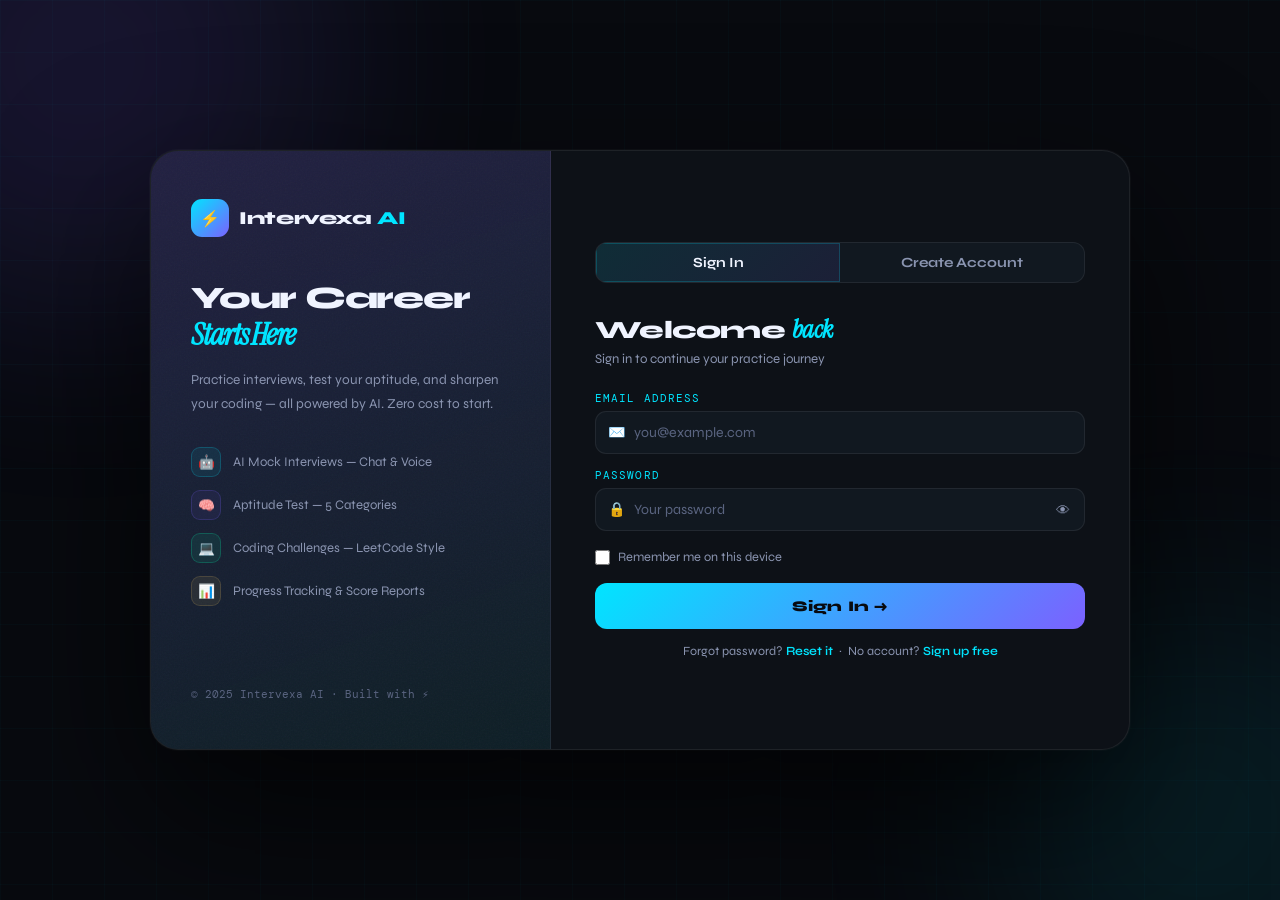
==== index.html @ 76f62cfb "index" ====
<!DOCTYPE html>
<html lang="en">
<head>
<meta charset="UTF-8">
<meta name="viewport" content="width=device-width, initial-scale=1.0">
<title>Intervexa AI — Login</title>
<link href="https://fonts.googleapis.com/css2?family=Syne:wght@400;500;600;700;800&family=DM+Mono:wght@300;400&family=Instrument+Serif:ital@0;1&display=swap" rel="stylesheet">
<link rel="icon" href="data:image/svg+xml,<svg xmlns=%22http://www.w3.org/2000/svg%22 viewBox=%220 0 100 100%22><text y=%22.9em%22 font-size=%2290%22>⚡</text></svg>">
<style>
:root{
  --bg:#080A0F;--bg2:#0D1117;--bg3:#111820;
  --border:rgba(255,255,255,0.07);--border2:rgba(255,255,255,0.12);
  --accent:#00E5FF;--accent2:#7B61FF;--accent3:#FF6B6B;
  --text:#F0F4FF;--muted:#5A6480;--muted2:#8A94B0;--green:#00FFB3;--yellow:#FFD166;
}
*,*::before,*::after{box-sizing:border-box;margin:0;padding:0}
html,body{height:100%}
body{background:var(--bg);color:var(--text);font-family:'Syne',sans-serif;min-height:100vh;display:flex;align-items:center;justify-content:center;overflow:hidden;position:relative}

/* ── BACKGROUND ── */
.bg-grid{position:fixed;inset:0;background-image:linear-gradient(rgba(0,229,255,.025) 1px,transparent 1px),linear-gradient(90deg,rgba(0,229,255,.025) 1px,transparent 1px);background-size:52px 52px;pointer-events:none;z-index:0}
.orb{position:fixed;border-radius:50%;filter:blur(110px);pointer-events:none;z-index:0}
.orb1{width:520px;height:520px;background:var(--accent2);top:-200px;left:-180px;opacity:.13;animation:f1 9s ease-in-out infinite}
.orb2{width:420px;height:420px;background:var(--accent);bottom:-130px;right:-130px;opacity:.09;animation:f2 11s ease-in-out infinite}
.orb3{width:220px;height:220px;background:var(--accent3);top:40%;left:42%;opacity:.06;animation:f3 7s ease-in-out infinite}
@keyframes f1{0%,100%{transform:translate(0,0)}50%{transform:translate(28px,18px)}}
@keyframes f2{0%,100%{transform:translate(0,0)}50%{transform:translate(-22px,-28px)}}
@keyframes f3{0%,100%{transform:scale(1)}50%{transform:scale(1.25)}}

/* ── CONTAINER ── */
.container{display:flex;width:100%;max-width:980px;min-height:600px;border-radius:28px;overflow:hidden;background:var(--bg2);border:1px solid var(--border);box-shadow:0 64px 160px rgba(0,0,0,.72),0 0 0 1px rgba(255,255,255,.03);position:relative;z-index:1;animation:rise .5s cubic-bezier(.22,.68,0,1.2)}
@keyframes rise{from{opacity:0;transform:translateY(30px) scale(.97)}to{opacity:1;transform:none}}

/* ── LEFT PANEL ── */
.left{width:400px;flex-shrink:0;background:linear-gradient(160deg,rgba(123,97,255,.18) 0%,rgba(0,229,255,.06) 100%);border-right:1px solid var(--border);padding:48px 40px;display:flex;flex-direction:column;justify-content:space-between;position:relative;overflow:hidden}
.left::after{content:'';position:absolute;inset:0;background-image:url("data:image/svg+xml,%3Csvg viewBox='0 0 300 300' xmlns='http://www.w3.org/2000/svg'%3E%3Cfilter id='n'%3E%3CfeTurbulence type='fractalNoise' baseFrequency='.85' numOctaves='4' stitchTiles='stitch'/%3E%3C/filter%3E%3Crect width='100%25' height='100%25' filter='url(%23n)' opacity='.04'/%3E%3C/svg%3E");pointer-events:none;z-index:0}

/* ── ANIMATED LINES CANVAS ── */
#linesCanvas{position:absolute;inset:0;width:100%;height:100%;pointer-events:none;z-index:0;opacity:.85}

/* All left panel children above canvas */
.left > *:not(#linesCanvas){position:relative;z-index:1}
.brand{display:flex;align-items:center;gap:10px;margin-bottom:44px}
.brand-icon{width:38px;height:38px;background:linear-gradient(135deg,var(--accent),var(--accent2));border-radius:11px;display:grid;place-items:center;font-size:1rem}
.brand-name{font-size:1.15rem;font-weight:800;letter-spacing:-.02em}
.brand-name span{color:var(--accent)}
.left-title{font-size:1.95rem;font-weight:800;letter-spacing:-.04em;line-height:1.15;margin-bottom:14px}
.left-title em{font-style:italic;font-family:'Instrument Serif',serif;color:var(--accent)}
.left-desc{font-size:.85rem;color:var(--muted2);line-height:1.75;margin-bottom:32px}
.features{display:flex;flex-direction:column;gap:13px}
.feat{display:flex;align-items:center;gap:12px;font-size:.82rem;color:var(--muted2)}
.feat-dot{width:30px;height:30px;border-radius:9px;display:grid;place-items:center;font-size:.85rem;flex-shrink:0;border:1px solid var(--border)}
.fd1{background:rgba(0,229,255,.08);border-color:rgba(0,229,255,.2)}
.fd2{background:rgba(123,97,255,.08);border-color:rgba(123,97,255,.2)}
.fd3{background:rgba(0,255,179,.08);border-color:rgba(0,255,179,.2)}
.fd4{background:rgba(255,209,102,.08);border-color:rgba(255,209,102,.15)}
.left-footer{font-size:.7rem;color:var(--muted);font-family:'DM Mono',monospace;margin-top:32px}

/* ── RIGHT PANEL ── */
.right{flex:1;padding:48px 44px;display:flex;flex-direction:column;justify-content:center;min-width:0}

/* Tab switch */
.tabs{display:flex;border:1px solid var(--border);border-radius:12px;overflow:hidden;background:var(--bg3);margin-bottom:30px}
.tab{flex:1;padding:11px;text-align:center;font-size:.875rem;font-weight:700;cursor:pointer;transition:all .25s;color:var(--muted2);border:none;background:transparent;font-family:'Syne',sans-serif}
.tab.on{background:linear-gradient(135deg,rgba(0,229,255,.1),rgba(123,97,255,.1));color:var(--text);box-shadow:inset 0 0 0 1px rgba(0,229,255,.2)}

/* Form heading */
.fhead{margin-bottom:24px}
.ftitle{font-size:1.55rem;font-weight:800;letter-spacing:-.03em;margin-bottom:5px}
.ftitle span{color:var(--accent);font-family:'Instrument Serif',serif;font-style:italic}
.fsub{font-size:.83rem;color:var(--muted2)}

/* Fields */
.fields{display:flex;flex-direction:column;gap:14px;margin-bottom:18px}
.field{display:flex;flex-direction:column;gap:6px}
.field label{font-size:.68rem;font-family:'DM Mono',monospace;color:var(--accent);letter-spacing:.1em;text-transform:uppercase}
.fi-wrap{position:relative;display:flex;align-items:center}
.fi{position:absolute;left:13px;font-size:.88rem;pointer-events:none;z-index:1}
.field input{width:100%;padding:12px 14px 12px 38px;background:var(--bg3);border:1.5px solid var(--border);border-radius:11px;color:var(--text);font-family:'Syne',sans-serif;font-size:.88rem;outline:none;transition:all .22s}
.field input:focus{border-color:rgba(0,229,255,.45);background:rgba(0,229,255,.025);box-shadow:0 0 0 4px rgba(0,229,255,.055)}
.field input.err{border-color:rgba(255,107,107,.5)!important}
.field input::placeholder{color:var(--muted)}
.pw-eye{position:absolute;right:11px;background:none;border:none;color:var(--muted2);cursor:pointer;font-size:.88rem;padding:4px;z-index:1;transition:color .2s}
.pw-eye:hover{color:var(--text)}
.ferr{font-size:.7rem;color:var(--accent3);display:none;font-family:'DM Mono',monospace}
.ferr.on{display:block}

/* Password strength */
.pwstr{display:none;margin-top:5px}
.pwstr.on{display:block}
.str-bars{display:flex;gap:4px;margin-bottom:3px}
.str-bar{flex:1;height:3px;border-radius:2px;background:var(--border);transition:background .3s}
.str-bar.w{background:var(--accent3)}
.str-bar.m{background:var(--yellow)}
.str-bar.s{background:var(--green)}
.str-lbl{font-size:.67rem;font-family:'DM Mono',monospace;color:var(--muted2)}

/* Remember me */
.remember{display:flex;align-items:center;gap:8px;margin-bottom:18px;cursor:pointer;font-size:.8rem;color:var(--muted2)}
.remember input[type=checkbox]{width:15px;height:15px;accent-color:var(--accent2);cursor:pointer}

/* Submit */
.sbtn{width:100%;padding:14px;background:linear-gradient(135deg,var(--accent),var(--accent2));border:none;border-radius:12px;color:#080A0F;font-family:'Syne',sans-serif;font-size:.92rem;font-weight:800;cursor:pointer;transition:all .3s;display:flex;align-items:center;justify-content:center;gap:9px;margin-bottom:14px;letter-spacing:.01em}
.sbtn:hover{transform:translateY(-2px);box-shadow:0 14px 40px rgba(0,229,255,.22)}
.sbtn:disabled{opacity:.5;cursor:not-allowed;transform:none;box-shadow:none}
.spin{width:15px;height:15px;border:2px solid rgba(8,10,15,.25);border-top-color:#080A0F;border-radius:50%;animation:sp .6s linear infinite;display:none;flex-shrink:0}
.spin.on{display:block}
@keyframes sp{to{transform:rotate(360deg)}}

/* Alt link */
.alt{text-align:center;font-size:.78rem;color:var(--muted2)}
.alt a{color:var(--accent);text-decoration:none;font-weight:600;cursor:pointer}
.alt a:hover{text-decoration:underline}

/* Alert */
.alert{padding:11px 15px;border-radius:10px;font-size:.8rem;line-height:1.5;margin-bottom:14px;display:none;align-items:center;gap:9px;animation:fup .3s ease}
.alert.on{display:flex}
.alert.ok{background:rgba(0,255,179,.07);border:1px solid rgba(0,255,179,.22);color:var(--green)}
.alert.bad{background:rgba(255,107,107,.07);border:1px solid rgba(255,107,107,.22);color:var(--accent3)}
.alert.info{background:rgba(0,229,255,.07);border:1px solid rgba(0,229,255,.18);color:var(--accent)}
@keyframes fup{from{opacity:0;transform:translateY(7px)}to{opacity:1;transform:none}}

/* ── DASHBOARD ── */
.dash{display:none;flex-direction:column;gap:18px}
.dash.on{display:flex;animation:fup .4s ease}
.user-card{padding:20px;background:linear-gradient(135deg,rgba(0,229,255,.06),rgba(123,97,255,.06));border:1px solid rgba(0,229,255,.18);border-radius:16px;display:flex;align-items:center;gap:16px}
.u-ava{width:52px;height:52px;border-radius:50%;background:linear-gradient(135deg,var(--accent2),var(--accent));display:grid;place-items:center;font-size:1.2rem;font-weight:800;color:#080A0F;flex-shrink:0;letter-spacing:-.02em}
.u-name{font-size:1.05rem;font-weight:800;letter-spacing:-.02em}
.u-email{font-size:.75rem;color:var(--muted2);font-family:'DM Mono',monospace;margin-top:2px}
.u-joined{font-size:.65rem;color:var(--muted);font-family:'DM Mono',monospace;margin-top:3px}
.dash-label{font-size:.7rem;font-family:'DM Mono',monospace;color:var(--accent2);letter-spacing:.1em;text-transform:uppercase}
.nav-grid{display:grid;grid-template-columns:1fr 1fr;gap:10px}
.nav-card{padding:14px;background:var(--bg3);border:1px solid var(--border);border-radius:12px;cursor:pointer;transition:all .2s;text-decoration:none;color:var(--text);display:flex;align-items:center;gap:11px}
.nav-card:hover{border-color:rgba(0,229,255,.28);background:rgba(0,229,255,.035);transform:translateY(-2px)}
.nc-icon{font-size:1.2rem}
.nc-title{font-size:.83rem;font-weight:700;display:block;line-height:1.2}
.nc-sub{font-size:.67rem;color:var(--muted2)}
.stats-row{display:flex;gap:10px}
.stat-box{flex:1;padding:12px 10px;background:var(--bg3);border:1px solid var(--border);border-radius:10px;text-align:center}
.stat-val{font-size:1.3rem;font-weight:800;display:block;font-family:'DM Mono',monospace}
.stat-lbl{font-size:.65rem;color:var(--muted);text-transform:uppercase;letter-spacing:.06em}
.dash-actions{display:flex;gap:10px}
.settings-btn{flex:1;padding:11px;border:1px solid var(--border);border-radius:10px;background:transparent;color:var(--muted2);font-family:'Syne',sans-serif;font-size:.82rem;cursor:pointer;transition:all .2s}
.settings-btn:hover{border-color:var(--accent2);color:var(--accent2)}
.logout-btn{flex:1;padding:11px;border:1px solid rgba(255,107,107,.28);border-radius:10px;background:rgba(255,107,107,.05);color:var(--accent3);font-family:'Syne',sans-serif;font-size:.82rem;font-weight:700;cursor:pointer;transition:all .2s}
.logout-btn:hover{background:rgba(255,107,107,.1);border-color:var(--accent3)}

/* ── EXPORT / IMPORT ── */
.data-row{display:flex;gap:10px}
.export-btn{flex:1;padding:10px 12px;border:1px solid rgba(0,255,179,.28);border-radius:10px;background:rgba(0,255,179,.05);color:var(--green);font-family:'Syne',sans-serif;font-size:.8rem;font-weight:700;cursor:pointer;transition:all .2s;display:flex;align-items:center;justify-content:center;gap:6px}
.export-btn:hover{background:rgba(0,255,179,.12);border-color:var(--green);transform:translateY(-1px)}
.import-btn{flex:1;padding:10px 12px;border:1px solid rgba(0,229,255,.22);border-radius:10px;background:rgba(0,229,255,.04);color:var(--accent);font-family:'Syne',sans-serif;font-size:.8rem;font-weight:700;cursor:pointer;transition:all .2s;display:flex;align-items:center;justify-content:center;gap:6px}
.import-btn:hover{background:rgba(0,229,255,.1);border-color:var(--accent);transform:translateY(-1px)}
.data-label{font-size:.68rem;font-family:'DM Mono',monospace;color:var(--muted);text-align:center;letter-spacing:.04em}

/* ── FORGOT PASSWORD PANEL ── */
.forgot-panel{display:none}
.forgot-panel.on{display:block;animation:fup .3s ease}

/* ── ACCOUNT SETTINGS PANEL ── */
.settings-panel{display:none}
.settings-panel.on{display:block;animation:fup .3s ease}
.back-link{font-size:.78rem;color:var(--accent);cursor:pointer;display:inline-flex;align-items:center;gap:5px;margin-bottom:20px;border:none;background:none;font-family:'Syne',sans-serif}
.back-link:hover{text-decoration:underline}

@media(max-width:768px){
  .container{flex-direction:column;max-width:420px;min-height:auto}
  .left{width:100%;padding:28px 24px;border-right:none;border-bottom:1px solid var(--border)}
  .features{display:none}
  .left-title{font-size:1.4rem}
  .right{padding:28px 24px}
}
</style>
</head>
<body>

<div class="bg-grid"></div>
<div class="orb orb1"></div>
<div class="orb orb2"></div>
<div class="orb orb3"></div>

<div class="container">

  <!-- ── LEFT ── -->
  <div class="left">
    <canvas id="linesCanvas"></canvas>
    <div>
      <div class="brand">
        <div class="brand-icon">⚡</div>
        <div class="brand-name">Intervexa <span>AI</span></div>
      </div>
      <div class="left-title">Your Career<br><em>Starts Here</em></div>
      <p class="left-desc">Practice interviews, test your aptitude, and sharpen your coding — all powered by AI. Zero cost to start.</p>
      <div class="features">
        <div class="feat"><div class="feat-dot fd1">🤖</div>AI Mock Interviews — Chat & Voice</div>
        <div class="feat"><div class="feat-dot fd2">🧠</div>Aptitude Test — 5 Categories</div>
        <div class="feat"><div class="feat-dot fd3">💻</div>Coding Challenges — LeetCode Style</div>
        <div class="feat"><div class="feat-dot fd4">📊</div>Progress Tracking & Score Reports</div>
      </div>
    </div>
    <div class="left-footer">© 2025 Intervexa AI · Built with ⚡</div>
  </div>

  <!-- ── RIGHT ── -->
  <div class="right">

    <!-- Alert -->
    <div class="alert" id="alertBox"><span id="alertMsg"></span></div>

    <!-- ═══ AUTH FORMS ═══ -->
    <div id="authSection">

      <!-- Tabs -->
      <div class="tabs">
        <button class="tab on" id="tabA" onclick="goTab('login')">Sign In</button>
        <button class="tab" id="tabB" onclick="goTab('signup')">Create Account</button>
      </div>

      <!-- LOGIN -->
      <div id="loginForm">
        <div class="fhead">
          <div class="ftitle">Welcome <span>back</span></div>
          <div class="fsub">Sign in to continue your practice journey</div>
        </div>
        <div class="fields">
          <div class="field">
            <label>Email Address</label>
            <div class="fi-wrap">
              <span class="fi">✉️</span>
              <input type="email" id="lEmail" placeholder="you@example.com" oninput="clearErr(this)">
            </div>
            <div class="ferr" id="lEmailErr">Please enter a valid email</div>
          </div>
          <div class="field">
            <label>Password</label>
            <div class="fi-wrap">
              <span class="fi">🔒</span>
              <input type="password" id="lPw" placeholder="Your password" oninput="clearErr(this)" onkeydown="if(event.key==='Enter')login()">
              <button class="pw-eye" onclick="eyeToggle('lPw',this)">👁</button>
            </div>
            <div class="ferr" id="lPwErr">Please enter your password</div>
          </div>
        </div>
        <label class="remember"><input type="checkbox" id="rememberMe"> Remember me on this device</label>
        <button class="sbtn" id="loginBtn" onclick="login()">
          <div class="spin" id="lSpin"></div>
          <span id="lBtnTxt">Sign In →</span>
        </button>
        <div class="alt">Forgot password? <a onclick="goForgot()">Reset it</a> &nbsp;·&nbsp; No account? <a onclick="goTab('signup')">Sign up free</a></div>
      </div>

      <!-- SIGNUP -->
      <div id="signupForm" style="display:none">
        <div class="fhead">
          <div class="ftitle">Create <span>Account</span></div>
          <div class="fsub">Join thousands of job seekers on Intervexa AI</div>
        </div>
        <div class="fields">
          <div class="field">
            <label>Full Name</label>
            <div class="fi-wrap">
              <span class="fi">👤</span>
              <input type="text" id="sName" placeholder="Your full name" oninput="clearErr(this)">
            </div>
            <div class="ferr" id="sNameErr">Name must be at least 2 characters</div>
          </div>
          <div class="field">
            <label>Email Address</label>
            <div class="fi-wrap">
              <span class="fi">✉️</span>
              <input type="email" id="sEmail" placeholder="you@example.com" oninput="clearErr(this)">
            </div>
            <div class="ferr" id="sEmailErr">Please enter a valid email</div>
          </div>
          <div class="field">
            <label>Password</label>
            <div class="fi-wrap">
              <span class="fi">🔒</span>
              <input type="password" id="sPw" placeholder="Min 8 characters" oninput="pwStr(this.value);clearErr(this)" onkeydown="if(event.key==='Enter')signup()">
              <button class="pw-eye" onclick="eyeToggle('sPw',this)">👁</button>
            </div>
            <div class="ferr" id="sPwErr">Password must be at least 8 characters</div>
            <div class="pwstr" id="pwStr">
              <div class="str-bars"><div class="str-bar" id="sb1"></div><div class="str-bar" id="sb2"></div><div class="str-bar" id="sb3"></div><div class="str-bar" id="sb4"></div></div>
              <div class="str-lbl" id="sbLbl">Enter a password</div>
            </div>
          </div>
          <div class="field">
            <label>Confirm Password</label>
            <div class="fi-wrap">
              <span class="fi">🔑</span>
              <input type="password" id="sPw2" placeholder="Repeat your password" oninput="clearErr(this)" onkeydown="if(event.key==='Enter')signup()">
            </div>
            <div class="ferr" id="sPw2Err">Passwords do not match</div>
          </div>
        </div>
        <button class="sbtn" id="signupBtn" onclick="signup()">
          <div class="spin" id="sSpin"></div>
          <span id="sBtnTxt">Create Account →</span>
        </button>
        <div class="alt">Already have an account? <a onclick="goTab('login')">Sign in</a></div>
      </div>

      <!-- FORGOT PASSWORD -->
      <div class="forgot-panel" id="forgotPanel">
        <button class="back-link" onclick="backToLogin()">← Back to Sign In</button>
        <div class="fhead">
          <div class="ftitle">Reset <span>Password</span></div>
          <div class="fsub">Enter your email to reset your password</div>
        </div>
        <div class="fields">
          <div class="field">
            <label>Email Address</label>
            <div class="fi-wrap">
              <span class="fi">✉️</span>
              <input type="email" id="fEmail" placeholder="you@example.com" oninput="clearErr(this)">
            </div>
            <div class="ferr" id="fEmailErr">Please enter a valid email</div>
          </div>
          <div class="field" id="newPwField" style="display:none">
            <label>New Password</label>
            <div class="fi-wrap">
              <span class="fi">🔒</span>
              <input type="password" id="fNewPw" placeholder="Min 8 characters">
            </div>
          </div>
        </div>
        <button class="sbtn" id="resetBtn" onclick="resetPassword()">
          <span id="rBtnTxt">Find My Account →</span>
        </button>
      </div>

    </div>

    <!-- ═══ DASHBOARD ═══ -->
    <div class="dash" id="dashSection">

      <!-- User card -->
      <div class="user-card">
        <div class="u-ava" id="uAva">U</div>
        <div>
          <div class="u-name" id="uName">User</div>
          <div class="u-email" id="uEmail"><a href="/cdn-cgi/l/email-protection" class="__cf_email__" data-cfemail="9aefe9ffe8daffe2fbf7eaf6ffb4f9f5f7">[email&#160;protected]</a></div>
          <div class="u-joined" id="uJoined">Joined —</div>
        </div>
      </div>

      <!-- Stats -->
      <div class="stats-row">
        <div class="stat-box"><span class="stat-val" id="stInt" style="color:var(--accent)">0</span><div class="stat-lbl">Interviews</div></div>
        <div class="stat-box"><span class="stat-val" id="stApt" style="color:var(--accent2)">0</span><div class="stat-lbl">Aptitude</div></div>
        <div class="stat-box"><span class="stat-val" id="stCode" style="color:var(--green)">0</span><div class="stat-lbl">Solved</div></div>
        <div class="stat-box"><span class="stat-val" id="stScore" style="color:var(--yellow)">—</span><div class="stat-lbl">Avg Score</div></div>
      </div>

      <!-- Nav -->
      <div class="dash-label">Continue Practicing</div>
      <div class="nav-grid">
        <a href="home.html" class="nav-card"><span class="nc-icon">🎤</span><span><span class="nc-title">Mock Interview</span><span class="nc-sub">AI-powered sessions</span></span></a>
        <a href="aptitude.html" class="nav-card"><span class="nc-icon">🧠</span><span><span class="nc-title">Aptitude Test</span><span class="nc-sub">10 questions · 30s each</span></span></a>
        <a href="coding.html" class="nav-card"><span class="nc-icon">💻</span><span><span class="nc-title">Coding Challenge</span><span class="nc-sub">LeetCode-style problems</span></span></a>
        <a href="reminder.html" class="nav-card"><span class="nc-icon">⏰</span><span><span class="nc-title">Reminders</span><span class="nc-sub">Set practice alerts</span></span></a>
      </div>

      <!-- Actions -->
      <div class="dash-actions">
        <button class="settings-btn" onclick="goSettings()">⚙️ Account Settings</button>
        <button class="logout-btn" onclick="logout()">Sign Out</button>
      </div>

      <!-- Export / Import -->
      <div class="data-row">
        <button class="export-btn" onclick="exportJSON()">⬇ Export data.json</button>
        <button class="import-btn" onclick="document.getElementById('importFile').click()">⬆ Import data.json</button>
      </div>
      <div class="data-label">💾 Export saves all user data · Import restores from a backup file</div>
      <input type="file" id="importFile" accept=".json" style="display:none" onchange="importJSON(event)">
    </div>

    <!-- ═══ SETTINGS PANEL ═══ -->
    <div class="settings-panel" id="settingsSection">
      <button class="back-link" onclick="backToDash()">← Back to Dashboard</button>
      <div class="fhead">
        <div class="ftitle">Account <span>Settings</span></div>
        <div class="fsub">Update your profile or change your password</div>
      </div>
      <div class="fields">
        <div class="field">
          <label>Full Name</label>
          <div class="fi-wrap">
            <span class="fi">👤</span>
            <input type="text" id="setName" placeholder="Your full name">
          </div>
        </div>
        <div class="field">
          <label>Email (read-only)</label>
          <div class="fi-wrap">
            <span class="fi">✉️</span>
            <input type="email" id="setEmail" placeholder="Email" disabled style="opacity:.6;cursor:not-allowed">
          </div>
        </div>
        <div style="height:1px;background:var(--border);margin:4px 0"></div>
        <div class="field">
          <label>Current Password</label>
          <div class="fi-wrap">
            <span class="fi">🔒</span>
            <input type="password" id="setCurPw" placeholder="Your current password">
          </div>
        </div>
        <div class="field">
          <label>New Password (leave blank to keep)</label>
          <div class="fi-wrap">
            <span class="fi">🔑</span>
            <input type="password" id="setNewPw" placeholder="New password (optional)">
          </div>
        </div>
      </div>
      <button class="sbtn" onclick="saveSettings()">Save Changes →</button>

      <!-- DANGER ZONE -->
      <div style="margin-top:8px">
        <div style="height:1px;background:rgba(255,107,107,.2);margin-bottom:16px"></div>
        <div style="font-size:.68rem;font-family:'DM Mono',monospace;color:var(--accent3);letter-spacing:.1em;text-transform:uppercase;margin-bottom:10px">⚠ Danger Zone</div>
        <div style="padding:14px 16px;background:rgba(255,107,107,.05);border:1px solid rgba(255,107,107,.18);border-radius:12px;display:flex;align-items:center;justify-content:space-between;gap:14px">
          <div>
            <div style="font-size:.85rem;font-weight:700;color:var(--text);margin-bottom:3px">Delete Account</div>
            <div style="font-size:.75rem;color:var(--muted2);line-height:1.5">Permanently removes your account and all data. This cannot be undone.</div>
          </div>
          <button onclick="openDeleteModal()" style="padding:9px 18px;border:1px solid rgba(255,107,107,.4);border-radius:9px;background:rgba(255,107,107,.08);color:var(--accent3);font-family:'Syne',sans-serif;font-weight:700;font-size:.8rem;cursor:pointer;transition:all .2s;white-space:nowrap;flex-shrink:0" onmouseover="this.style.background='rgba(255,107,107,.18)'" onmouseout="this.style.background='rgba(255,107,107,.08)'">🗑 Delete</button>
        </div>
      </div>
    </div>

  </div>
</div>

<script data-cfasync="false" src="/cdn-cgi/scripts/5c5dd728/cloudflare-static/email-decode.min.js"></script><script>
// ════════════════════════════════════════
//  STORAGE HELPERS  (localStorage)
// ════════════════════════════════════════
var DB_KEY = 'ivx_users_db';
var SESS_KEY = 'ivx_session';

function getUsers(){
  try{ return JSON.parse(localStorage.getItem(DB_KEY)) || []; }catch(e){ return []; }
}
function saveUsers(u){ localStorage.setItem(DB_KEY, JSON.stringify(u)); }
function getSession(){
  try{
    var s = JSON.parse(localStorage.getItem(SESS_KEY));
    if(!s) return null;
    // Session expires after 7 days
    if(Date.now() - s.ts > 7*24*60*60*1000){ localStorage.removeItem(SESS_KEY); return null; }
    return s;
  }catch(e){ return null; }
}
function setSession(user, remember){
  localStorage.setItem(SESS_KEY, JSON.stringify({ email:user.email, ts:Date.now(), remember:remember }));
}
function clearSession(){ localStorage.removeItem(SESS_KEY); }

// Simple password hash (good enough for localStorage)
function hashPw(pw){
  var h = 5381;
  for(var i=0;i<pw.length;i++){ h = ((h<<5)+h) + pw.charCodeAt(i); h = h|0; }
  return 'h'+Math.abs(h).toString(36)+'x'+pw.length;
}

// ════════════════════════════════════════
//  INIT
// ════════════════════════════════════════
function init(){
  var sess = getSession();
  if(sess){
    var users = getUsers();
    var user = users.find(function(u){ return u.email===sess.email; });
    if(user){ showDash(user); return; }
  }
  // Pre-fill remembered email
  var lastEmail = localStorage.getItem('ivx_last_email');
  if(lastEmail) document.getElementById('lEmail').value = lastEmail;
}

// ════════════════════════════════════════
//  SIGNUP
// ════════════════════════════════════════
function signup(){
  var name  = document.getElementById('sName').value.trim();
  var email = document.getElementById('sEmail').value.trim().toLowerCase();
  var pw    = document.getElementById('sPw').value;
  var pw2   = document.getElementById('sPw2').value;
  var ok    = true;

  if(name.length < 2){ markErr('sName','sNameErr','Name must be at least 2 characters'); ok=false; }
  if(!email || !isEmail(email)){ markErr('sEmail','sEmailErr','Please enter a valid email address'); ok=false; }
  if(pw.length < 8){ markErr('sPw','sPwErr','Password must be at least 8 characters'); ok=false; }
  if(pw !== pw2){ markErr('sPw2','sPw2Err','Passwords do not match'); ok=false; }
  if(!ok) return;

  setBtn('signup', true);

  setTimeout(function(){
    var users = getUsers();
    if(users.find(function(u){ return u.email===email; })){
      showAlert('bad','❌ An account with this email already exists. Please sign in.');
      setBtn('signup',false); return;
    }
    var now = new Date().toISOString();
    var user = {
      id: 'u_'+Date.now(),
      name: name,
      email: email,
      password: hashPw(pw),
      joinedAt: now,
      lastLogin: now,
      stats: { interviews:0, aptitude:0, coding:0, avgScore:0 }
    };
    users.push(user);
    saveUsers(users);
    setSession(user, true);
    setBtn('signup', false);
    showAlert('ok','🎉 Account created! Welcome, '+name+'!');
    setTimeout(function(){ showDash(user); }, 900);
  }, 600);
}

// ════════════════════════════════════════
//  LOGIN
// ════════════════════════════════════════
function login(){
  var email = document.getElementById('lEmail').value.trim().toLowerCase();
  var pw    = document.getElementById('lPw').value;
  var rem   = document.getElementById('rememberMe').checked;
  var ok    = true;

  if(!email || !isEmail(email)){ markErr('lEmail','lEmailErr','Please enter a valid email address'); ok=false; }
  if(!pw){ markErr('lPw','lPwErr','Please enter your password'); ok=false; }
  if(!ok) return;

  setBtn('login', true);

  setTimeout(function(){
    var users = getUsers();
    var user  = users.find(function(u){ return u.email===email; });

    if(!user){
      showAlert('bad','❌ No account found with this email. Please create one first.');
      setBtn('login',false); return;
    }
    if(user.password !== hashPw(pw)){
      showAlert('bad','❌ Incorrect password. Please try again.');
      document.getElementById('lPw').classList.add('err');
      setBtn('login',false); return;
    }

    // Update last login
    user.lastLogin = new Date().toISOString();
    user.loginCount = (user.loginCount||0) + 1;
    saveUsers(users);

    if(rem) localStorage.setItem('ivx_last_email', email);
    setSession(user, rem);
    setBtn('login', false);
    showAlert('ok','✅ Welcome back, '+user.name+'!');
    setTimeout(function(){ showDash(user); }, 800);
  }, 500);
}

// ════════════════════════════════════════
//  FORGOT PASSWORD
// ════════════════════════════════════════
var resetStep = 1;
function resetPassword(){
  if(resetStep === 1){
    var email = document.getElementById('fEmail').value.trim().toLowerCase();
    if(!email||!isEmail(email)){ markErr('fEmail','fEmailErr','Please enter your email'); return; }
    var users = getUsers();
    var user = users.find(function(u){ return u.email===email; });
    if(!user){ showAlert('bad','❌ No account found with this email.'); return; }
    // Show new password field
    document.getElementById('newPwField').style.display='flex';
    document.getElementById('rBtnTxt').textContent='Update Password →';
    document.getElementById('fEmail').disabled=true;
    showAlert('info','✅ Account found! Enter your new password below.');
    resetStep = 2;
  } else {
    var email2 = document.getElementById('fEmail').value.trim().toLowerCase();
    var newPw  = document.getElementById('fNewPw').value;
    if(newPw.length < 8){ showAlert('bad','❌ Password must be at least 8 characters.'); return; }
    var users2 = getUsers();
    var idx = users2.findIndex(function(u){ return u.email===email2; });
    if(idx===-1){ showAlert('bad','❌ User not found.'); return; }
    users2[idx].password = hashPw(newPw);
    saveUsers(users2);
    showAlert('ok','✅ Password updated! Please sign in with your new password.');
    setTimeout(function(){ backToLogin(); resetStep=1; document.getElementById('newPwField').style.display='none'; document.getElementById('fEmail').disabled=false; document.getElementById('rBtnTxt').textContent='Find My Account →'; }, 1500);
  }
}

// ════════════════════════════════════════
//  LOGOUT
// ════════════════════════════════════════
function logout(){
  clearSession();
  document.getElementById('dashSection').classList.remove('on');
  document.getElementById('authSection').style.display='block';
  document.getElementById('settingsSection').classList.remove('on');
  document.getElementById('loginForm').style.display='block';
  document.getElementById('signupForm').style.display='none';
  document.getElementById('forgotPanel').classList.remove('on');
  document.getElementById('tabs') && null;
  document.getElementById('tabA').style.display='';
  document.getElementById('tabB').style.display='';
  document.querySelector('.tabs').style.display='';
  document.getElementById('lPw').value='';
  showAlert('info','👋 You have been signed out.');
}

// ════════════════════════════════════════
//  SETTINGS
// ════════════════════════════════════════
function goSettings(){
  var sess = getSession();
  if(!sess) return;
  var users = getUsers();
  var user = users.find(function(u){ return u.email===sess.email; });
  if(!user) return;
  document.getElementById('dashSection').classList.remove('on');
  document.getElementById('settingsSection').classList.add('on');
  document.getElementById('setName').value = user.name;
  document.getElementById('setEmail').value = user.email;
  hideAlert();
}

function backToDash(){
  document.getElementById('settingsSection').classList.remove('on');
  var sess = getSession();
  if(sess){ var users=getUsers(); var user=users.find(function(u){return u.email===sess.email;}); if(user) showDash(user); }
}

function saveSettings(){
  var sess = getSession();
  if(!sess) return;
  var newName = document.getElementById('setName').value.trim();
  var curPw   = document.getElementById('setCurPw').value;
  var newPw   = document.getElementById('setNewPw').value;
  if(newName.length < 2){ showAlert('bad','❌ Name must be at least 2 characters.'); return; }

  var users = getUsers();
  var idx = users.findIndex(function(u){ return u.email===sess.email; });
  if(idx===-1){ showAlert('bad','❌ User not found.'); return; }

  if(newPw){
    if(!curPw){ showAlert('bad','❌ Enter your current password to change it.'); return; }
    if(users[idx].password !== hashPw(curPw)){ showAlert('bad','❌ Current password is incorrect.'); return; }
    if(newPw.length < 8){ showAlert('bad','❌ New password must be at least 8 characters.'); return; }
    users[idx].password = hashPw(newPw);
  }
  users[idx].name = newName;
  saveUsers(users);
  showAlert('ok','✅ Settings saved successfully!');
  setTimeout(backToDash, 1000);
}

// ════════════════════════════════════════
//  SHOW DASHBOARD
// ════════════════════════════════════════
function showDash(user){
  document.getElementById('authSection').style.display='none';
  document.getElementById('settingsSection').classList.remove('on');
  hideAlert();

  var initials = user.name.split(' ').map(function(w){ return w[0]||''; }).join('').toUpperCase().slice(0,2);
  document.getElementById('uAva').textContent   = initials || '?';
  document.getElementById('uName').textContent  = user.name;
  document.getElementById('uEmail').textContent = user.email;
  var d = new Date(user.joinedAt);
  document.getElementById('uJoined').textContent = 'Joined '+d.toLocaleDateString('en-US',{month:'long',day:'numeric',year:'numeric'});

  var s = user.stats || {};
  document.getElementById('stInt').textContent   = s.interviews || 0;
  document.getElementById('stApt').textContent   = s.aptitude   || 0;
  document.getElementById('stCode').textContent  = s.coding     || 0;
  document.getElementById('stScore').textContent = s.avgScore   ? s.avgScore+'%' : '—';

  document.getElementById('dashSection').classList.add('on');
}

// ════════════════════════════════════════
//  UI HELPERS
// ════════════════════════════════════════
function goTab(t){
  document.getElementById('tabA').classList.toggle('on', t==='login');
  document.getElementById('tabB').classList.toggle('on', t==='signup');
  document.getElementById('loginForm').style.display  = t==='login'  ? 'block':'none';
  document.getElementById('signupForm').style.display = t==='signup' ? 'block':'none';
  document.getElementById('forgotPanel').classList.remove('on');
  hideAlert();
}

function goForgot(){
  document.getElementById('loginForm').style.display='none';
  document.getElementById('signupForm').style.display='none';
  document.querySelector('.tabs').style.display='none';
  document.getElementById('forgotPanel').classList.add('on');
  hideAlert();
}

function backToLogin(){
  document.getElementById('forgotPanel').classList.remove('on');
  document.querySelector('.tabs').style.display='';
  goTab('login');
}

function markErr(inputId, errId, msg){
  document.getElementById(inputId).classList.add('err');
  var e = document.getElementById(errId);
  if(msg) e.textContent = msg;
  e.classList.add('on');
}
function clearErr(el){
  el.classList.remove('err');
  // find sibling ferr
  var wrap = el.closest('.field');
  if(wrap){ var fe=wrap.querySelector('.ferr'); if(fe) fe.classList.remove('on'); }
}

function setBtn(form, loading){
  var btn = document.getElementById(form==='login'?'loginBtn':'signupBtn');
  var sp  = document.getElementById(form==='login'?'lSpin':'sSpin');
  var txt = document.getElementById(form==='login'?'lBtnTxt':'sBtnTxt');
  btn.disabled = loading;
  sp.classList.toggle('on', loading);
  txt.textContent = loading ? (form==='login'?'Signing in…':'Creating account…') : (form==='login'?'Sign In →':'Create Account →');
}

function showAlert(type, msg){
  var b=document.getElementById('alertBox');
  b.className='alert '+type+' on';
  document.getElementById('alertMsg').textContent=msg;
}
function hideAlert(){ document.getElementById('alertBox').className='alert'; }

function eyeToggle(id, btn){
  var inp=document.getElementById(id);
  inp.type = inp.type==='password' ? 'text':'password';
  btn.textContent = inp.type==='password' ? '👁':'🙈';
}

function pwStr(pw){
  var s=document.getElementById('pwStr');
  if(!pw){ s.classList.remove('on'); return; }
  s.classList.add('on');
  var score=0;
  if(pw.length>=8) score++;
  if(/[A-Z]/.test(pw)) score++;
  if(/[0-9]/.test(pw)) score++;
  if(/[^A-Za-z0-9]/.test(pw)) score++;
  var cls=score<=1?'w':score<=2?'m':'s';
  ['sb1','sb2','sb3','sb4'].forEach(function(id,i){
    var el=document.getElementById(id);
    el.className='str-bar'+(i<score?' '+cls:'');
  });
  var lbls=['Too short','Weak 😬','Fair 😐','Good 👍','Strong 💪'];
  document.getElementById('sbLbl').textContent=lbls[Math.min(score,4)];
}

function isEmail(e){ return /^[^\s@]+@[^\s@]+\.[^\s@]+$/.test(e); }

// ════════════════════════════════════════
//  EXPORT → data.json
// ════════════════════════════════════════
function exportJSON(){
  var users = getUsers();
  if(users.length === 0){
    showAlert('bad','❌ No user data found to export.');
    return;
  }
  // Build clean export object (strip passwords for safety)
  var exportData = {
    app: 'Intervexa AI',
    exported: new Date().toISOString(),
    version: '1.0',
    totalUsers: users.length,
    users: users.map(function(u){
      return {
        id: u.id,
        name: u.name,
        email: u.email,
        password: u.password,   // kept so import works
        joinedAt: u.joinedAt,
        lastLogin: u.lastLogin,
        loginCount: u.loginCount || 0,
        stats: u.stats || { interviews:0, aptitude:0, coding:0, avgScore:0 }
      };
    })
  };

  // Create and trigger download
  var blob = new Blob([JSON.stringify(exportData, null, 2)], { type:'application/json' });
  var url  = URL.createObjectURL(blob);
  var a    = document.createElement('a');
  a.href     = url;
  a.download = 'intervexa-data.json';
  document.body.appendChild(a);
  a.click();
  document.body.removeChild(a);
  URL.revokeObjectURL(url);

  showAlert('ok','✅ Exported! Check your Downloads for intervexa-data.json');
}

// ════════════════════════════════════════
//  IMPORT ← data.json
// ════════════════════════════════════════
function importJSON(event){
  var file = event.target.files[0];
  if(!file){ return; }
  if(!file.name.endsWith('.json')){
    showAlert('bad','❌ Please select a valid .json file.');
    return;
  }

  var reader = new FileReader();
  reader.onload = function(e){
    try{
      var data = JSON.parse(e.target.result);

      // Validate structure
      if(!data.users || !Array.isArray(data.users)){
        showAlert('bad','❌ Invalid file — not an Intervexa backup. Make sure you use a file exported from this app.');
        return;
      }

      var incoming = data.users;
      var existing = getUsers();
      var added = 0, updated = 0, skipped = 0;

      incoming.forEach(function(u){
        if(!u.email || !u.name){
          skipped++; return;
        }
        var idx = existing.findIndex(function(e){ return e.email === u.email; });
        if(idx === -1){
          // New user — add
          existing.push(u);
          added++;
        } else {
          // Existing user — merge stats, keep newer lastLogin
          var ex = existing[idx];
          var exLogin  = new Date(ex.lastLogin  || 0).getTime();
          var inLogin  = new Date(u.lastLogin   || 0).getTime();
          existing[idx] = {
            id:         ex.id || u.id,
            name:       u.name,
            email:      ex.email,
            password:   ex.password,   // keep existing password, don't overwrite
            joinedAt:   ex.joinedAt || u.joinedAt,
            lastLogin:  inLogin > exLogin ? u.lastLogin : ex.lastLogin,
            loginCount: Math.max(ex.loginCount||0, u.loginCount||0),
            stats: {
              interviews: Math.max((ex.stats||{}).interviews||0, (u.stats||{}).interviews||0),
              aptitude:   Math.max((ex.stats||{}).aptitude||0,   (u.stats||{}).aptitude||0),
              coding:     Math.max((ex.stats||{}).coding||0,     (u.stats||{}).coding||0),
              avgScore:   Math.max((ex.stats||{}).avgScore||0,   (u.stats||{}).avgScore||0)
            }
          };
          updated++;
        }
      });

      saveUsers(existing);

      // Refresh dashboard if logged in
      var sess = getSession();
      if(sess){
        var curr = existing.find(function(u){ return u.email===sess.email; });
        if(curr) showDash(curr);
      }

      var msg = '✅ Import complete! ';
      if(added)   msg += added+' new account'+(added>1?'s':'')+' added. ';
      if(updated) msg += updated+' account'+(updated>1?'s':'')+' updated. ';
      if(skipped) msg += skipped+' skipped (invalid). ';
      showAlert('ok', msg.trim());

    } catch(err){
      showAlert('bad','❌ Invalid JSON file. Please use a valid Intervexa backup.');
    }
  };
  reader.readAsText(file);
}

// ════════════════════════════════════════
//  DELETE ACCOUNT
// ════════════════════════════════════════
function openDeleteModal(){
  document.getElementById('deleteConfirmPw').value='';
  document.getElementById('deleteErr').style.display='none';
  document.getElementById('deleteConfirmBtn').disabled=true;
  document.getElementById('deleteConfirmBtn').style.background='rgba(255,107,107,.15)';
  document.getElementById('deleteConfirmBtn').style.color='rgba(255,107,107,.4)';
  document.getElementById('deleteConfirmBtn').style.cursor='not-allowed';
  document.getElementById('deleteBtnTxt').textContent='Delete Account';
  var ol=document.getElementById('deleteOverlay');
  ol.style.display='flex';
  setTimeout(function(){ document.getElementById('deleteConfirmPw').focus(); },100);
}

function closeDeleteModal(){
  document.getElementById('deleteOverlay').style.display='none';
  document.getElementById('deleteConfirmPw').value='';
  document.getElementById('deleteErr').style.display='none';
}

function checkDeleteReady(){
  var pw=document.getElementById('deleteConfirmPw').value;
  var btn=document.getElementById('deleteConfirmBtn');
  var ready=pw.length>=1;
  btn.disabled=!ready;
  if(ready){
    btn.style.background='rgba(255,107,107,.25)';
    btn.style.color='#FF6B6B';
    btn.style.cursor='pointer';
  } else {
    btn.style.background='rgba(255,107,107,.15)';
    btn.style.color='rgba(255,107,107,.4)';
    btn.style.cursor='not-allowed';
  }
  document.getElementById('deleteErr').style.display='none';
}

function confirmDelete(){
  var pw=document.getElementById('deleteConfirmPw').value;
  if(!pw){ return; }

  var sess=getSession();
  if(!sess){ closeDeleteModal(); return; }

  var users=getUsers();
  var idx=users.findIndex(function(u){ return u.email===sess.email; });
  if(idx===-1){
    showDeleteErr('Account not found.');
    return;
  }

  // Verify password
  if(users[idx].password !== hashPw(pw)){
    showDeleteErr('❌ Incorrect password. Please try again.');
    document.getElementById('deleteConfirmPw').style.borderColor='rgba(255,107,107,.6)';
    return;
  }

  // Animate button
  document.getElementById('deleteBtnTxt').textContent='Deleting…';
  document.getElementById('deleteConfirmBtn').disabled=true;

  setTimeout(function(){
    // Remove user from array
    users.splice(idx,1);
    saveUsers(users);
    // Clear session
    clearSession();
    localStorage.removeItem('ivx_last_email');
    // Close modal
    closeDeleteModal();
    // Show auth section
    document.getElementById('dashSection').classList.remove('on');
    document.getElementById('settingsSection').classList.remove('on');
    document.getElementById('authSection').style.display='block';
    document.querySelector('.tabs').style.display='';
    goTab('login');
    // Clear login fields
    document.getElementById('lEmail').value='';
    document.getElementById('lPw').value='';
    showAlert('ok','✅ Your account has been permanently deleted.');
  }, 700);
}

function showDeleteErr(msg){
  var e=document.getElementById('deleteErr');
  e.textContent=msg;
  e.style.display='block';
}

// Close modal on overlay click
document.getElementById('deleteOverlay').addEventListener('click',function(e){
  if(e.target===this) closeDeleteModal();
});

// ════════════════════════════════════════
//  ANIMATED LINES — LEFT PANEL
// ════════════════════════════════════════
(function(){
  var canvas = document.getElementById('linesCanvas');
  if(!canvas) return;
  var ctx = canvas.getContext('2d');

  var COLORS = ['#00E5FF','#7B61FF','#00FFB3','#FF6B6B','#FFD166','#FF9EFF','#5EFFE8','#A78BFA'];
  var lines  = [];
  var NUM    = 20;

  function resize(){
    canvas.width  = canvas.offsetWidth  || 400;
    canvas.height = canvas.offsetHeight || 600;
  }

  function rand(a,b){ return a+Math.random()*(b-a); }

  function makeLine(){
    var w=canvas.width, h=canvas.height;
    var color = COLORS[Math.floor(Math.random()*COLORS.length)];
    // Random entry edge: top, left, bottom, right
    var edge = Math.floor(Math.random()*4);
    var sx,sy,angle;
    if(edge===0){sx=rand(0,w);sy=-10;angle=rand(55,125)*Math.PI/180;}       // top → down
    else if(edge===1){sx=-10;sy=rand(0,h);angle=rand(-25,65)*Math.PI/180;}  // left → right
    else if(edge===2){sx=rand(0,w);sy=h+10;angle=rand(235,305)*Math.PI/180;}// bottom → up
    else{sx=w+10;sy=rand(0,h);angle=rand(115,245)*Math.PI/180;}             // right → left
    var spd=rand(0.35,1.1);
    return {
      x:sx, y:sy,
      vx:Math.cos(angle)*spd, vy:Math.sin(angle)*spd,
      color:color,
      width:rand(0.5,2.4),
      alpha:rand(0.10,0.52),
      tail:[], tailMax:Math.floor(rand(16,50)),
      life:0, maxLife:rand(200,440),
      // Wobble: each particle drifts slightly
      wobbleX:rand(-0.3,0.3), wobbleY:rand(-0.3,0.3),
      wobbleTimer:0, wobbleInterval:rand(40,90)
    };
  }

  function hexAlpha(hex,a){
    var r=parseInt(hex.slice(1,3),16),g=parseInt(hex.slice(3,5),16),b=parseInt(hex.slice(5,7),16);
    return 'rgba('+r+','+g+','+b+','+Math.max(0,Math.min(1,a))+')';
  }

  function drawLine(l){
    var n=l.tail.length;
    if(n<2) return;
    for(var i=1;i<n;i++){
      var t=i/(n-1);
      var a=l.alpha * t * t;
      ctx.beginPath();
      ctx.moveTo(l.tail[i-1].x, l.tail[i-1].y);
      ctx.lineTo(l.tail[i].x,   l.tail[i].y);
      ctx.strokeStyle=hexAlpha(l.color,a);
      ctx.lineWidth=l.width*(0.2+0.8*t);
      ctx.lineCap='round';
      ctx.shadowColor=l.color;
      ctx.shadowBlur=8*t;
      ctx.stroke();
    }
    ctx.shadowBlur=0;
    // Glowing head
    var last=l.tail[n-1];
    ctx.beginPath();
    ctx.arc(last.x,last.y,l.width*1.6,0,Math.PI*2);
    ctx.fillStyle=hexAlpha(l.color,l.alpha);
    ctx.shadowColor=l.color;
    ctx.shadowBlur=14;
    ctx.fill();
    ctx.shadowBlur=0;
  }

  // Seed lines staggered
  for(var i=0;i<NUM;i++){
    var l=makeLine();
    l.life=rand(0,l.maxLife);
    // pre-fill tail for staggered start
    for(var j=0;j<Math.floor(l.life/3)&&j<l.tailMax;j++){
      l.tail.push({x:l.x+l.vx*j, y:l.y+l.vy*j});
    }
    if(l.tail.length>l.tailMax) l.tail=l.tail.slice(-l.tailMax);
    lines.push(l);
  }

  function tick(){
    var w=canvas.width, h=canvas.height;
    // Semi-transparent clear for trail glow effect
    ctx.clearRect(0,0,w,h);

    lines.forEach(function(l,idx){
      // Occasional wobble direction change
      l.wobbleTimer++;
      if(l.wobbleTimer>=l.wobbleInterval){
        l.wobbleX=rand(-0.4,0.4);
        l.wobbleY=rand(-0.4,0.4);
        l.wobbleTimer=0;
        l.wobbleInterval=rand(40,90);
      }
      l.x+=l.vx+l.wobbleX;
      l.y+=l.vy+l.wobbleY;
      l.tail.push({x:l.x,y:l.y});
      if(l.tail.length>l.tailMax) l.tail.shift();
      l.life++;
      drawLine(l);
      var off=l.x<-100||l.x>w+100||l.y<-100||l.y>h+100;
      if(off||l.life>l.maxLife) lines[idx]=makeLine();
    });

    requestAnimationFrame(tick);
  }

  resize();
  window.addEventListener('resize',function(){ resize(); });
  tick();
})();
</script>
<!-- ═══ DELETE ACCOUNT MODAL ═══ -->
<div id="deleteOverlay" style="
  position:fixed;inset:0;z-index:9999;
  background:rgba(4,6,10,.92);backdrop-filter:blur(10px);
  display:none;align-items:center;justify-content:center;padding:20px;
  animation:fup .25s ease">
  <div style="
    width:100%;max-width:420px;
    background:#0D1117;
    border:1px solid rgba(255,107,107,.3);
    border-radius:22px;
    padding:36px 32px;
    box-shadow:0 40px 120px rgba(0,0,0,.8),0 0 0 1px rgba(255,107,107,.08);
    animation:rise .35s cubic-bezier(.22,.68,0,1.2);
    position:relative">

    <!-- Icon -->
    <div style="width:56px;height:56px;background:rgba(255,107,107,.1);border:1px solid rgba(255,107,107,.25);border-radius:16px;display:grid;place-items:center;font-size:1.6rem;margin:0 auto 20px">🗑</div>

    <!-- Title -->
    <div style="text-align:center;margin-bottom:8px;font-size:1.3rem;font-weight:800;letter-spacing:-.02em">Delete Account</div>
    <div style="text-align:center;font-size:.82rem;color:#8A94B0;line-height:1.65;margin-bottom:24px">
      This will <strong style="color:#F0F4FF">permanently delete</strong> your account and all your data from this device.<br>
      <span style="color:#FF6B6B">This action cannot be undone.</span>
    </div>

    <!-- Confirm input -->
    <div style="margin-bottom:20px">
      <div style="font-size:.68rem;font-family:'DM Mono',monospace;color:#FF6B6B;letter-spacing:.1em;text-transform:uppercase;margin-bottom:7px">
        Type your password to confirm
      </div>
      <div style="position:relative;display:flex;align-items:center">
        <span style="position:absolute;left:13px;font-size:.88rem;pointer-events:none">🔒</span>
        <input type="password" id="deleteConfirmPw" placeholder="Enter your password"
          style="width:100%;padding:12px 14px 12px 38px;background:#111820;border:1.5px solid rgba(255,107,107,.3);border-radius:11px;color:#F0F4FF;font-family:'Syne',sans-serif;font-size:.88rem;outline:none;transition:all .22s"
          oninput="checkDeleteReady()"
          onfocus="this.style.borderColor='rgba(255,107,107,.6)'"
          onblur="this.style.borderColor='rgba(255,107,107,.3)'"
          onkeydown="if(event.key==='Enter')confirmDelete()">
        <button onclick="var i=document.getElementById('deleteConfirmPw');i.type=i.type==='password'?'text':'password';this.textContent=i.type==='password'?'👁':'🙈'"
          style="position:absolute;right:11px;background:none;border:none;color:#5A6480;cursor:pointer;font-size:.88rem;padding:4px">👁</button>
      </div>
      <div id="deleteErr" style="font-size:.7rem;color:#FF6B6B;font-family:'DM Mono',monospace;margin-top:5px;display:none"></div>
    </div>

    <!-- Buttons -->
    <div style="display:flex;gap:10px">
      <button onclick="closeDeleteModal()" style="
        flex:1;padding:12px;border:1px solid rgba(255,255,255,.07);border-radius:10px;
        background:transparent;color:#8A94B0;font-family:'Syne',sans-serif;font-size:.875rem;
        font-weight:600;cursor:pointer;transition:all .2s"
        onmouseover="this.style.borderColor='rgba(255,255,255,.2)';this.style.color='#F0F4FF'"
        onmouseout="this.style.borderColor='rgba(255,255,255,.07)';this.style.color='#8A94B0'">
        Cancel
      </button>
      <button id="deleteConfirmBtn" onclick="confirmDelete()" disabled style="
        flex:1;padding:12px;border:none;border-radius:10px;
        background:rgba(255,107,107,.15);color:rgba(255,107,107,.4);
        font-family:'Syne',sans-serif;font-size:.875rem;font-weight:800;
        cursor:not-allowed;transition:all .25s;display:flex;align-items:center;justify-content:center;gap:8px">
        <span id="deleteBtnTxt">Delete Account</span>
      </button>
    </div>

  </div>
</div>

</body>
</html>
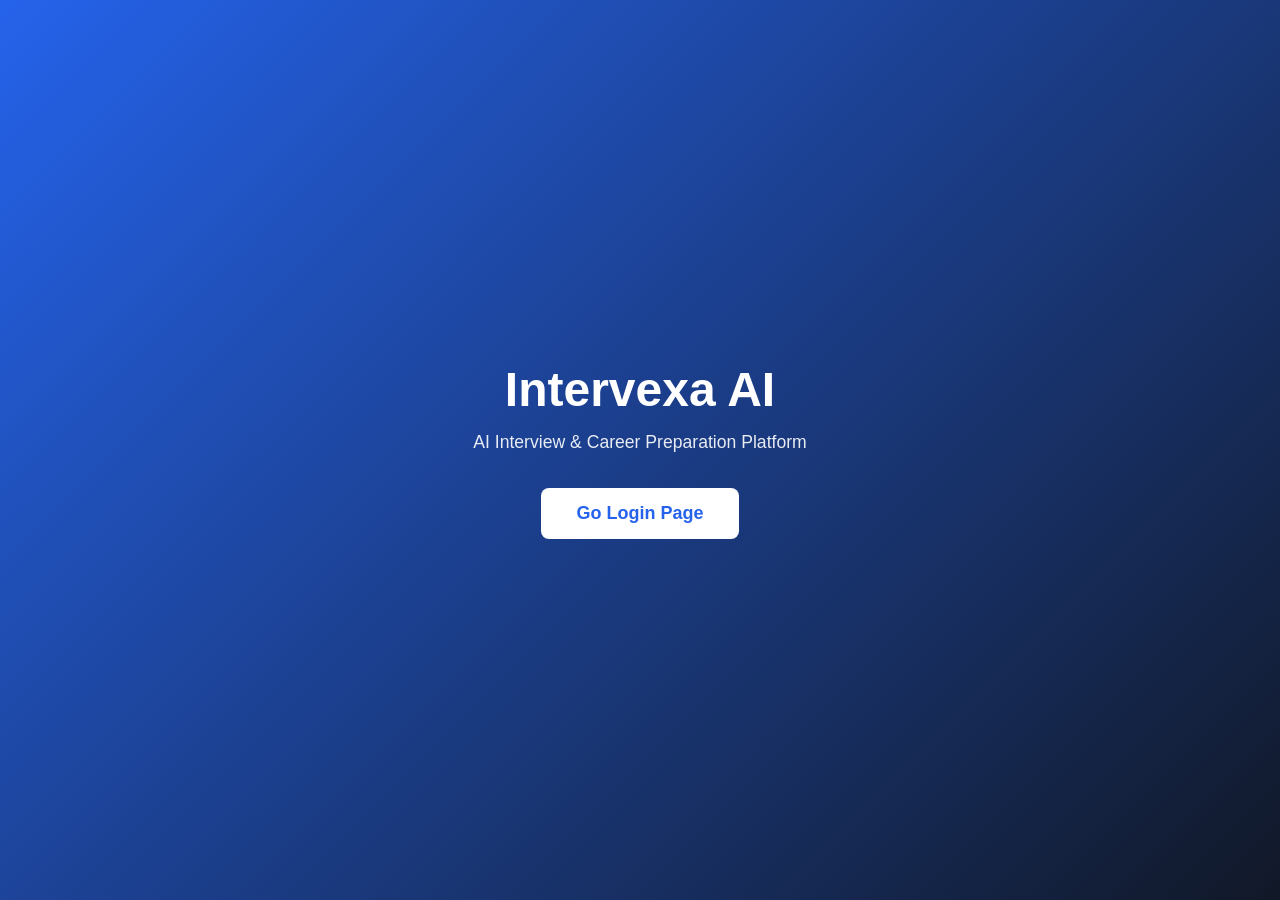
==== commit 5637cd1c: "Create index.html" ====
--- a/index.html
+++ b/index.html
@@ -1,1180 +1,71 @@
 <!DOCTYPE html>
 <html lang="en">
 <head>
-<meta charset="UTF-8">
-<meta name="viewport" content="width=device-width, initial-scale=1.0">
-<title>Intervexa AI — Login</title>
-<link href="https://fonts.googleapis.com/css2?family=Syne:wght@400;500;600;700;800&family=DM+Mono:wght@300;400&family=Instrument+Serif:ital@0;1&display=swap" rel="stylesheet">
-<link rel="icon" href="data:image/svg+xml,<svg xmlns=%22http://www.w3.org/2000/svg%22 viewBox=%220 0 100 100%22><text y=%22.9em%22 font-size=%2290%22>⚡</text></svg>">
-<style>
-:root{
-  --bg:#080A0F;--bg2:#0D1117;--bg3:#111820;
-  --border:rgba(255,255,255,0.07);--border2:rgba(255,255,255,0.12);
-  --accent:#00E5FF;--accent2:#7B61FF;--accent3:#FF6B6B;
-  --text:#F0F4FF;--muted:#5A6480;--muted2:#8A94B0;--green:#00FFB3;--yellow:#FFD166;
-}
-*,*::before,*::after{box-sizing:border-box;margin:0;padding:0}
-html,body{height:100%}
-body{background:var(--bg);color:var(--text);font-family:'Syne',sans-serif;min-height:100vh;display:flex;align-items:center;justify-content:center;overflow:hidden;position:relative}
+    <meta charset="UTF-8" />
+    <meta name="viewport" content="width=device-width, initial-scale=1.0" />
+    <title>Intervexa AI</title>
 
-/* ── BACKGROUND ── */
-.bg-grid{position:fixed;inset:0;background-image:linear-gradient(rgba(0,229,255,.025) 1px,transparent 1px),linear-gradient(90deg,rgba(0,229,255,.025) 1px,transparent 1px);background-size:52px 52px;pointer-events:none;z-index:0}
-.orb{position:fixed;border-radius:50%;filter:blur(110px);pointer-events:none;z-index:0}
-.orb1{width:520px;height:520px;background:var(--accent2);top:-200px;left:-180px;opacity:.13;animation:f1 9s ease-in-out infinite}
-.orb2{width:420px;height:420px;background:var(--accent);bottom:-130px;right:-130px;opacity:.09;animation:f2 11s ease-in-out infinite}
-.orb3{width:220px;height:220px;background:var(--accent3);top:40%;left:42%;opacity:.06;animation:f3 7s ease-in-out infinite}
-@keyframes f1{0%,100%{transform:translate(0,0)}50%{transform:translate(28px,18px)}}
-@keyframes f2{0%,100%{transform:translate(0,0)}50%{transform:translate(-22px,-28px)}}
-@keyframes f3{0%,100%{transform:scale(1)}50%{transform:scale(1.25)}}
+    <style>
+        * {
+            margin: 0;
+            padding: 0;
+            box-sizing: border-box;
+            font-family: Arial, Helvetica, sans-serif;
+        }
 
-/* ── CONTAINER ── */
-.container{display:flex;width:100%;max-width:980px;min-height:600px;border-radius:28px;overflow:hidden;background:var(--bg2);border:1px solid var(--border);box-shadow:0 64px 160px rgba(0,0,0,.72),0 0 0 1px rgba(255,255,255,.03);position:relative;z-index:1;animation:rise .5s cubic-bezier(.22,.68,0,1.2)}
-@keyframes rise{from{opacity:0;transform:translateY(30px) scale(.97)}to{opacity:1;transform:none}}
+        body {
+            height: 100vh;
+            display: flex;
+            justify-content: center;
+            align-items: center;
+            background: linear-gradient(135deg, #2563eb, #111827);
+        }
 
-/* ── LEFT PANEL ── */
-.left{width:400px;flex-shrink:0;background:linear-gradient(160deg,rgba(123,97,255,.18) 0%,rgba(0,229,255,.06) 100%);border-right:1px solid var(--border);padding:48px 40px;display:flex;flex-direction:column;justify-content:space-between;position:relative;overflow:hidden}
-.left::after{content:'';position:absolute;inset:0;background-image:url("data:image/svg+xml,%3Csvg viewBox='0 0 300 300' xmlns='http://www.w3.org/2000/svg'%3E%3Cfilter id='n'%3E%3CfeTurbulence type='fractalNoise' baseFrequency='.85' numOctaves='4' stitchTiles='stitch'/%3E%3C/filter%3E%3Crect width='100%25' height='100%25' filter='url(%23n)' opacity='.04'/%3E%3C/svg%3E");pointer-events:none;z-index:0}
+        .container {
+            text-align: center;
+            color: white;
+        }
 
-/* ── ANIMATED LINES CANVAS ── */
-#linesCanvas{position:absolute;inset:0;width:100%;height:100%;pointer-events:none;z-index:0;opacity:.85}
+        h1 {
+            font-size: 3rem;
+            margin-bottom: 15px;
+        }
 
-/* All left panel children above canvas */
-.left > *:not(#linesCanvas){position:relative;z-index:1}
-.brand{display:flex;align-items:center;gap:10px;margin-bottom:44px}
-.brand-icon{width:38px;height:38px;background:linear-gradient(135deg,var(--accent),var(--accent2));border-radius:11px;display:grid;place-items:center;font-size:1rem}
-.brand-name{font-size:1.15rem;font-weight:800;letter-spacing:-.02em}
-.brand-name span{color:var(--accent)}
-.left-title{font-size:1.95rem;font-weight:800;letter-spacing:-.04em;line-height:1.15;margin-bottom:14px}
-.left-title em{font-style:italic;font-family:'Instrument Serif',serif;color:var(--accent)}
-.left-desc{font-size:.85rem;color:var(--muted2);line-height:1.75;margin-bottom:32px}
-.features{display:flex;flex-direction:column;gap:13px}
-.feat{display:flex;align-items:center;gap:12px;font-size:.82rem;color:var(--muted2)}
-.feat-dot{width:30px;height:30px;border-radius:9px;display:grid;place-items:center;font-size:.85rem;flex-shrink:0;border:1px solid var(--border)}
-.fd1{background:rgba(0,229,255,.08);border-color:rgba(0,229,255,.2)}
-.fd2{background:rgba(123,97,255,.08);border-color:rgba(123,97,255,.2)}
-.fd3{background:rgba(0,255,179,.08);border-color:rgba(0,255,179,.2)}
-.fd4{background:rgba(255,209,102,.08);border-color:rgba(255,209,102,.15)}
-.left-footer{font-size:.7rem;color:var(--muted);font-family:'DM Mono',monospace;margin-top:32px}
+        p {
+            font-size: 1.1rem;
+            margin-bottom: 35px;
+            opacity: 0.9;
+        }
 
-/* ── RIGHT PANEL ── */
-.right{flex:1;padding:48px 44px;display:flex;flex-direction:column;justify-content:center;min-width:0}
+        .btn {
+            display: inline-block;
+            padding: 15px 35px;
+            background: #fff;
+            color: #2563eb;
+            text-decoration: none;
+            font-size: 18px;
+            font-weight: bold;
+            border-radius: 8px;
+            transition: 0.3s;
+        }
 
-/* Tab switch */
-.tabs{display:flex;border:1px solid var(--border);border-radius:12px;overflow:hidden;background:var(--bg3);margin-bottom:30px}
-.tab{flex:1;padding:11px;text-align:center;font-size:.875rem;font-weight:700;cursor:pointer;transition:all .25s;color:var(--muted2);border:none;background:transparent;font-family:'Syne',sans-serif}
-.tab.on{background:linear-gradient(135deg,rgba(0,229,255,.1),rgba(123,97,255,.1));color:var(--text);box-shadow:inset 0 0 0 1px rgba(0,229,255,.2)}
-
-/* Form heading */
-.fhead{margin-bottom:24px}
-.ftitle{font-size:1.55rem;font-weight:800;letter-spacing:-.03em;margin-bottom:5px}
-.ftitle span{color:var(--accent);font-family:'Instrument Serif',serif;font-style:italic}
-.fsub{font-size:.83rem;color:var(--muted2)}
-
-/* Fields */
-.fields{display:flex;flex-direction:column;gap:14px;margin-bottom:18px}
-.field{display:flex;flex-direction:column;gap:6px}
-.field label{font-size:.68rem;font-family:'DM Mono',monospace;color:var(--accent);letter-spacing:.1em;text-transform:uppercase}
-.fi-wrap{position:relative;display:flex;align-items:center}
-.fi{position:absolute;left:13px;font-size:.88rem;pointer-events:none;z-index:1}
-.field input{width:100%;padding:12px 14px 12px 38px;background:var(--bg3);border:1.5px solid var(--border);border-radius:11px;color:var(--text);font-family:'Syne',sans-serif;font-size:.88rem;outline:none;transition:all .22s}
-.field input:focus{border-color:rgba(0,229,255,.45);background:rgba(0,229,255,.025);box-shadow:0 0 0 4px rgba(0,229,255,.055)}
-.field input.err{border-color:rgba(255,107,107,.5)!important}
-.field input::placeholder{color:var(--muted)}
-.pw-eye{position:absolute;right:11px;background:none;border:none;color:var(--muted2);cursor:pointer;font-size:.88rem;padding:4px;z-index:1;transition:color .2s}
-.pw-eye:hover{color:var(--text)}
-.ferr{font-size:.7rem;color:var(--accent3);display:none;font-family:'DM Mono',monospace}
-.ferr.on{display:block}
-
-/* Password strength */
-.pwstr{display:none;margin-top:5px}
-.pwstr.on{display:block}
-.str-bars{display:flex;gap:4px;margin-bottom:3px}
-.str-bar{flex:1;height:3px;border-radius:2px;background:var(--border);transition:background .3s}
-.str-bar.w{background:var(--accent3)}
-.str-bar.m{background:var(--yellow)}
-.str-bar.s{background:var(--green)}
-.str-lbl{font-size:.67rem;font-family:'DM Mono',monospace;color:var(--muted2)}
-
-/* Remember me */
-.remember{display:flex;align-items:center;gap:8px;margin-bottom:18px;cursor:pointer;font-size:.8rem;color:var(--muted2)}
-.remember input[type=checkbox]{width:15px;height:15px;accent-color:var(--accent2);cursor:pointer}
-
-/* Submit */
-.sbtn{width:100%;padding:14px;background:linear-gradient(135deg,var(--accent),var(--accent2));border:none;border-radius:12px;color:#080A0F;font-family:'Syne',sans-serif;font-size:.92rem;font-weight:800;cursor:pointer;transition:all .3s;display:flex;align-items:center;justify-content:center;gap:9px;margin-bottom:14px;letter-spacing:.01em}
-.sbtn:hover{transform:translateY(-2px);box-shadow:0 14px 40px rgba(0,229,255,.22)}
-.sbtn:disabled{opacity:.5;cursor:not-allowed;transform:none;box-shadow:none}
-.spin{width:15px;height:15px;border:2px solid rgba(8,10,15,.25);border-top-color:#080A0F;border-radius:50%;animation:sp .6s linear infinite;display:none;flex-shrink:0}
-.spin.on{display:block}
-@keyframes sp{to{transform:rotate(360deg)}}
-
-/* Alt link */
-.alt{text-align:center;font-size:.78rem;color:var(--muted2)}
-.alt a{color:var(--accent);text-decoration:none;font-weight:600;cursor:pointer}
-.alt a:hover{text-decoration:underline}
-
-/* Alert */
-.alert{padding:11px 15px;border-radius:10px;font-size:.8rem;line-height:1.5;margin-bottom:14px;display:none;align-items:center;gap:9px;animation:fup .3s ease}
-.alert.on{display:flex}
-.alert.ok{background:rgba(0,255,179,.07);border:1px solid rgba(0,255,179,.22);color:var(--green)}
-.alert.bad{background:rgba(255,107,107,.07);border:1px solid rgba(255,107,107,.22);color:var(--accent3)}
-.alert.info{background:rgba(0,229,255,.07);border:1px solid rgba(0,229,255,.18);color:var(--accent)}
-@keyframes fup{from{opacity:0;transform:translateY(7px)}to{opacity:1;transform:none}}
-
-/* ── DASHBOARD ── */
-.dash{display:none;flex-direction:column;gap:18px}
-.dash.on{display:flex;animation:fup .4s ease}
-.user-card{padding:20px;background:linear-gradient(135deg,rgba(0,229,255,.06),rgba(123,97,255,.06));border:1px solid rgba(0,229,255,.18);border-radius:16px;display:flex;align-items:center;gap:16px}
-.u-ava{width:52px;height:52px;border-radius:50%;background:linear-gradient(135deg,var(--accent2),var(--accent));display:grid;place-items:center;font-size:1.2rem;font-weight:800;color:#080A0F;flex-shrink:0;letter-spacing:-.02em}
-.u-name{font-size:1.05rem;font-weight:800;letter-spacing:-.02em}
-.u-email{font-size:.75rem;color:var(--muted2);font-family:'DM Mono',monospace;margin-top:2px}
-.u-joined{font-size:.65rem;color:var(--muted);font-family:'DM Mono',monospace;margin-top:3px}
-.dash-label{font-size:.7rem;font-family:'DM Mono',monospace;color:var(--accent2);letter-spacing:.1em;text-transform:uppercase}
-.nav-grid{display:grid;grid-template-columns:1fr 1fr;gap:10px}
-.nav-card{padding:14px;background:var(--bg3);border:1px solid var(--border);border-radius:12px;cursor:pointer;transition:all .2s;text-decoration:none;color:var(--text);display:flex;align-items:center;gap:11px}
-.nav-card:hover{border-color:rgba(0,229,255,.28);background:rgba(0,229,255,.035);transform:translateY(-2px)}
-.nc-icon{font-size:1.2rem}
-.nc-title{font-size:.83rem;font-weight:700;display:block;line-height:1.2}
-.nc-sub{font-size:.67rem;color:var(--muted2)}
-.stats-row{display:flex;gap:10px}
-.stat-box{flex:1;padding:12px 10px;background:var(--bg3);border:1px solid var(--border);border-radius:10px;text-align:center}
-.stat-val{font-size:1.3rem;font-weight:800;display:block;font-family:'DM Mono',monospace}
-.stat-lbl{font-size:.65rem;color:var(--muted);text-transform:uppercase;letter-spacing:.06em}
-.dash-actions{display:flex;gap:10px}
-.settings-btn{flex:1;padding:11px;border:1px solid var(--border);border-radius:10px;background:transparent;color:var(--muted2);font-family:'Syne',sans-serif;font-size:.82rem;cursor:pointer;transition:all .2s}
-.settings-btn:hover{border-color:var(--accent2);color:var(--accent2)}
-.logout-btn{flex:1;padding:11px;border:1px solid rgba(255,107,107,.28);border-radius:10px;background:rgba(255,107,107,.05);color:var(--accent3);font-family:'Syne',sans-serif;font-size:.82rem;font-weight:700;cursor:pointer;transition:all .2s}
-.logout-btn:hover{background:rgba(255,107,107,.1);border-color:var(--accent3)}
-
-/* ── EXPORT / IMPORT ── */
-.data-row{display:flex;gap:10px}
-.export-btn{flex:1;padding:10px 12px;border:1px solid rgba(0,255,179,.28);border-radius:10px;background:rgba(0,255,179,.05);color:var(--green);font-family:'Syne',sans-serif;font-size:.8rem;font-weight:700;cursor:pointer;transition:all .2s;display:flex;align-items:center;justify-content:center;gap:6px}
-.export-btn:hover{background:rgba(0,255,179,.12);border-color:var(--green);transform:translateY(-1px)}
-.import-btn{flex:1;padding:10px 12px;border:1px solid rgba(0,229,255,.22);border-radius:10px;background:rgba(0,229,255,.04);color:var(--accent);font-family:'Syne',sans-serif;font-size:.8rem;font-weight:700;cursor:pointer;transition:all .2s;display:flex;align-items:center;justify-content:center;gap:6px}
-.import-btn:hover{background:rgba(0,229,255,.1);border-color:var(--accent);transform:translateY(-1px)}
-.data-label{font-size:.68rem;font-family:'DM Mono',monospace;color:var(--muted);text-align:center;letter-spacing:.04em}
-
-/* ── FORGOT PASSWORD PANEL ── */
-.forgot-panel{display:none}
-.forgot-panel.on{display:block;animation:fup .3s ease}
-
-/* ── ACCOUNT SETTINGS PANEL ── */
-.settings-panel{display:none}
-.settings-panel.on{display:block;animation:fup .3s ease}
-.back-link{font-size:.78rem;color:var(--accent);cursor:pointer;display:inline-flex;align-items:center;gap:5px;margin-bottom:20px;border:none;background:none;font-family:'Syne',sans-serif}
-.back-link:hover{text-decoration:underline}
-
-@media(max-width:768px){
-  .container{flex-direction:column;max-width:420px;min-height:auto}
-  .left{width:100%;padding:28px 24px;border-right:none;border-bottom:1px solid var(--border)}
-  .features{display:none}
-  .left-title{font-size:1.4rem}
-  .right{padding:28px 24px}
-}
-</style>
+        .btn:hover {
+            background: #2563eb;
+            color: #fff;
+            border: 2px solid #fff;
+        }
+    </style>
 </head>
 <body>
 
-<div class="bg-grid"></div>
-<div class="orb orb1"></div>
-<div class="orb orb2"></div>
-<div class="orb orb3"></div>
+    <div class="container">
+        <h1>Intervexa AI</h1>
+        <p>AI Interview & Career Preparation Platform</p>
 
-<div class="container">
-
-  <!-- ── LEFT ── -->
-  <div class="left">
-    <canvas id="linesCanvas"></canvas>
-    <div>
-      <div class="brand">
-        <div class="brand-icon">⚡</div>
-        <div class="brand-name">Intervexa <span>AI</span></div>
-      </div>
-      <div class="left-title">Your Career<br><em>Starts Here</em></div>
-      <p class="left-desc">Practice interviews, test your aptitude, and sharpen your coding — all powered by AI. Zero cost to start.</p>
-      <div class="features">
-        <div class="feat"><div class="feat-dot fd1">🤖</div>AI Mock Interviews — Chat & Voice</div>
-        <div class="feat"><div class="feat-dot fd2">🧠</div>Aptitude Test — 5 Categories</div>
-        <div class="feat"><div class="feat-dot fd3">💻</div>Coding Challenges — LeetCode Style</div>
-        <div class="feat"><div class="feat-dot fd4">📊</div>Progress Tracking & Score Reports</div>
-      </div>
+        <a href="./html/index.html" class="btn">
+            Go Login Page
+        </a>
     </div>
-    <div class="left-footer">© 2025 Intervexa AI · Built with ⚡</div>
-  </div>
-
-  <!-- ── RIGHT ── -->
-  <div class="right">
-
-    <!-- Alert -->
-    <div class="alert" id="alertBox"><span id="alertMsg"></span></div>
-
-    <!-- ═══ AUTH FORMS ═══ -->
-    <div id="authSection">
-
-      <!-- Tabs -->
-      <div class="tabs">
-        <button class="tab on" id="tabA" onclick="goTab('login')">Sign In</button>
-        <button class="tab" id="tabB" onclick="goTab('signup')">Create Account</button>
-      </div>
-
-      <!-- LOGIN -->
-      <div id="loginForm">
-        <div class="fhead">
-          <div class="ftitle">Welcome <span>back</span></div>
-          <div class="fsub">Sign in to continue your practice journey</div>
-        </div>
-        <div class="fields">
-          <div class="field">
-            <label>Email Address</label>
-            <div class="fi-wrap">
-              <span class="fi">✉️</span>
-              <input type="email" id="lEmail" placeholder="you@example.com" oninput="clearErr(this)">
-            </div>
-            <div class="ferr" id="lEmailErr">Please enter a valid email</div>
-          </div>
-          <div class="field">
-            <label>Password</label>
-            <div class="fi-wrap">
-              <span class="fi">🔒</span>
-              <input type="password" id="lPw" placeholder="Your password" oninput="clearErr(this)" onkeydown="if(event.key==='Enter')login()">
-              <button class="pw-eye" onclick="eyeToggle('lPw',this)">👁</button>
-            </div>
-            <div class="ferr" id="lPwErr">Please enter your password</div>
-          </div>
-        </div>
-        <label class="remember"><input type="checkbox" id="rememberMe"> Remember me on this device</label>
-        <button class="sbtn" id="loginBtn" onclick="login()">
-          <div class="spin" id="lSpin"></div>
-          <span id="lBtnTxt">Sign In →</span>
-        </button>
-        <div class="alt">Forgot password? <a onclick="goForgot()">Reset it</a> &nbsp;·&nbsp; No account? <a onclick="goTab('signup')">Sign up free</a></div>
-      </div>
-
-      <!-- SIGNUP -->
-      <div id="signupForm" style="display:none">
-        <div class="fhead">
-          <div class="ftitle">Create <span>Account</span></div>
-          <div class="fsub">Join thousands of job seekers on Intervexa AI</div>
-        </div>
-        <div class="fields">
-          <div class="field">
-            <label>Full Name</label>
-            <div class="fi-wrap">
-              <span class="fi">👤</span>
-              <input type="text" id="sName" placeholder="Your full name" oninput="clearErr(this)">
-            </div>
-            <div class="ferr" id="sNameErr">Name must be at least 2 characters</div>
-          </div>
-          <div class="field">
-            <label>Email Address</label>
-            <div class="fi-wrap">
-              <span class="fi">✉️</span>
-              <input type="email" id="sEmail" placeholder="you@example.com" oninput="clearErr(this)">
-            </div>
-            <div class="ferr" id="sEmailErr">Please enter a valid email</div>
-          </div>
-          <div class="field">
-            <label>Password</label>
-            <div class="fi-wrap">
-              <span class="fi">🔒</span>
-              <input type="password" id="sPw" placeholder="Min 8 characters" oninput="pwStr(this.value);clearErr(this)" onkeydown="if(event.key==='Enter')signup()">
-              <button class="pw-eye" onclick="eyeToggle('sPw',this)">👁</button>
-            </div>
-            <div class="ferr" id="sPwErr">Password must be at least 8 characters</div>
-            <div class="pwstr" id="pwStr">
-              <div class="str-bars"><div class="str-bar" id="sb1"></div><div class="str-bar" id="sb2"></div><div class="str-bar" id="sb3"></div><div class="str-bar" id="sb4"></div></div>
-              <div class="str-lbl" id="sbLbl">Enter a password</div>
-            </div>
-          </div>
-          <div class="field">
-            <label>Confirm Password</label>
-            <div class="fi-wrap">
-              <span class="fi">🔑</span>
-              <input type="password" id="sPw2" placeholder="Repeat your password" oninput="clearErr(this)" onkeydown="if(event.key==='Enter')signup()">
-            </div>
-            <div class="ferr" id="sPw2Err">Passwords do not match</div>
-          </div>
-        </div>
-        <button class="sbtn" id="signupBtn" onclick="signup()">
-          <div class="spin" id="sSpin"></div>
-          <span id="sBtnTxt">Create Account →</span>
-        </button>
-        <div class="alt">Already have an account? <a onclick="goTab('login')">Sign in</a></div>
-      </div>
-
-      <!-- FORGOT PASSWORD -->
-      <div class="forgot-panel" id="forgotPanel">
-        <button class="back-link" onclick="backToLogin()">← Back to Sign In</button>
-        <div class="fhead">
-          <div class="ftitle">Reset <span>Password</span></div>
-          <div class="fsub">Enter your email to reset your password</div>
-        </div>
-        <div class="fields">
-          <div class="field">
-            <label>Email Address</label>
-            <div class="fi-wrap">
-              <span class="fi">✉️</span>
-              <input type="email" id="fEmail" placeholder="you@example.com" oninput="clearErr(this)">
-            </div>
-            <div class="ferr" id="fEmailErr">Please enter a valid email</div>
-          </div>
-          <div class="field" id="newPwField" style="display:none">
-            <label>New Password</label>
-            <div class="fi-wrap">
-              <span class="fi">🔒</span>
-              <input type="password" id="fNewPw" placeholder="Min 8 characters">
-            </div>
-          </div>
-        </div>
-        <button class="sbtn" id="resetBtn" onclick="resetPassword()">
-          <span id="rBtnTxt">Find My Account →</span>
-        </button>
-      </div>
-
-    </div>
-
-    <!-- ═══ DASHBOARD ═══ -->
-    <div class="dash" id="dashSection">
-
-      <!-- User card -->
-      <div class="user-card">
-        <div class="u-ava" id="uAva">U</div>
-        <div>
-          <div class="u-name" id="uName">User</div>
-          <div class="u-email" id="uEmail"><a href="/cdn-cgi/l/email-protection" class="__cf_email__" data-cfemail="9aefe9ffe8daffe2fbf7eaf6ffb4f9f5f7">[email&#160;protected]</a></div>
-          <div class="u-joined" id="uJoined">Joined —</div>
-        </div>
-      </div>
-
-      <!-- Stats -->
-      <div class="stats-row">
-        <div class="stat-box"><span class="stat-val" id="stInt" style="color:var(--accent)">0</span><div class="stat-lbl">Interviews</div></div>
-        <div class="stat-box"><span class="stat-val" id="stApt" style="color:var(--accent2)">0</span><div class="stat-lbl">Aptitude</div></div>
-        <div class="stat-box"><span class="stat-val" id="stCode" style="color:var(--green)">0</span><div class="stat-lbl">Solved</div></div>
-        <div class="stat-box"><span class="stat-val" id="stScore" style="color:var(--yellow)">—</span><div class="stat-lbl">Avg Score</div></div>
-      </div>
-
-      <!-- Nav -->
-      <div class="dash-label">Continue Practicing</div>
-      <div class="nav-grid">
-        <a href="home.html" class="nav-card"><span class="nc-icon">🎤</span><span><span class="nc-title">Mock Interview</span><span class="nc-sub">AI-powered sessions</span></span></a>
-        <a href="aptitude.html" class="nav-card"><span class="nc-icon">🧠</span><span><span class="nc-title">Aptitude Test</span><span class="nc-sub">10 questions · 30s each</span></span></a>
-        <a href="coding.html" class="nav-card"><span class="nc-icon">💻</span><span><span class="nc-title">Coding Challenge</span><span class="nc-sub">LeetCode-style problems</span></span></a>
-        <a href="reminder.html" class="nav-card"><span class="nc-icon">⏰</span><span><span class="nc-title">Reminders</span><span class="nc-sub">Set practice alerts</span></span></a>
-      </div>
-
-      <!-- Actions -->
-      <div class="dash-actions">
-        <button class="settings-btn" onclick="goSettings()">⚙️ Account Settings</button>
-        <button class="logout-btn" onclick="logout()">Sign Out</button>
-      </div>
-
-      <!-- Export / Import -->
-      <div class="data-row">
-        <button class="export-btn" onclick="exportJSON()">⬇ Export data.json</button>
-        <button class="import-btn" onclick="document.getElementById('importFile').click()">⬆ Import data.json</button>
-      </div>
-      <div class="data-label">💾 Export saves all user data · Import restores from a backup file</div>
-      <input type="file" id="importFile" accept=".json" style="display:none" onchange="importJSON(event)">
-    </div>
-
-    <!-- ═══ SETTINGS PANEL ═══ -->
-    <div class="settings-panel" id="settingsSection">
-      <button class="back-link" onclick="backToDash()">← Back to Dashboard</button>
-      <div class="fhead">
-        <div class="ftitle">Account <span>Settings</span></div>
-        <div class="fsub">Update your profile or change your password</div>
-      </div>
-      <div class="fields">
-        <div class="field">
-          <label>Full Name</label>
-          <div class="fi-wrap">
-            <span class="fi">👤</span>
-            <input type="text" id="setName" placeholder="Your full name">
-          </div>
-        </div>
-        <div class="field">
-          <label>Email (read-only)</label>
-          <div class="fi-wrap">
-            <span class="fi">✉️</span>
-            <input type="email" id="setEmail" placeholder="Email" disabled style="opacity:.6;cursor:not-allowed">
-          </div>
-        </div>
-        <div style="height:1px;background:var(--border);margin:4px 0"></div>
-        <div class="field">
-          <label>Current Password</label>
-          <div class="fi-wrap">
-            <span class="fi">🔒</span>
-            <input type="password" id="setCurPw" placeholder="Your current password">
-          </div>
-        </div>
-        <div class="field">
-          <label>New Password (leave blank to keep)</label>
-          <div class="fi-wrap">
-            <span class="fi">🔑</span>
-            <input type="password" id="setNewPw" placeholder="New password (optional)">
-          </div>
-        </div>
-      </div>
-      <button class="sbtn" onclick="saveSettings()">Save Changes →</button>
-
-      <!-- DANGER ZONE -->
-      <div style="margin-top:8px">
-        <div style="height:1px;background:rgba(255,107,107,.2);margin-bottom:16px"></div>
-        <div style="font-size:.68rem;font-family:'DM Mono',monospace;color:var(--accent3);letter-spacing:.1em;text-transform:uppercase;margin-bottom:10px">⚠ Danger Zone</div>
-        <div style="padding:14px 16px;background:rgba(255,107,107,.05);border:1px solid rgba(255,107,107,.18);border-radius:12px;display:flex;align-items:center;justify-content:space-between;gap:14px">
-          <div>
-            <div style="font-size:.85rem;font-weight:700;color:var(--text);margin-bottom:3px">Delete Account</div>
-            <div style="font-size:.75rem;color:var(--muted2);line-height:1.5">Permanently removes your account and all data. This cannot be undone.</div>
-          </div>
-          <button onclick="openDeleteModal()" style="padding:9px 18px;border:1px solid rgba(255,107,107,.4);border-radius:9px;background:rgba(255,107,107,.08);color:var(--accent3);font-family:'Syne',sans-serif;font-weight:700;font-size:.8rem;cursor:pointer;transition:all .2s;white-space:nowrap;flex-shrink:0" onmouseover="this.style.background='rgba(255,107,107,.18)'" onmouseout="this.style.background='rgba(255,107,107,.08)'">🗑 Delete</button>
-        </div>
-      </div>
-    </div>
-
-  </div>
-</div>
-
-<script data-cfasync="false" src="/cdn-cgi/scripts/5c5dd728/cloudflare-static/email-decode.min.js"></script><script>
-// ════════════════════════════════════════
-//  STORAGE HELPERS  (localStorage)
-// ════════════════════════════════════════
-var DB_KEY = 'ivx_users_db';
-var SESS_KEY = 'ivx_session';
-
-function getUsers(){
-  try{ return JSON.parse(localStorage.getItem(DB_KEY)) || []; }catch(e){ return []; }
-}
-function saveUsers(u){ localStorage.setItem(DB_KEY, JSON.stringify(u)); }
-function getSession(){
-  try{
-    var s = JSON.parse(localStorage.getItem(SESS_KEY));
-    if(!s) return null;
-    // Session expires after 7 days
-    if(Date.now() - s.ts > 7*24*60*60*1000){ localStorage.removeItem(SESS_KEY); return null; }
-    return s;
-  }catch(e){ return null; }
-}
-function setSession(user, remember){
-  localStorage.setItem(SESS_KEY, JSON.stringify({ email:user.email, ts:Date.now(), remember:remember }));
-}
-function clearSession(){ localStorage.removeItem(SESS_KEY); }
-
-// Simple password hash (good enough for localStorage)
-function hashPw(pw){
-  var h = 5381;
-  for(var i=0;i<pw.length;i++){ h = ((h<<5)+h) + pw.charCodeAt(i); h = h|0; }
-  return 'h'+Math.abs(h).toString(36)+'x'+pw.length;
-}
-
-// ════════════════════════════════════════
-//  INIT
-// ════════════════════════════════════════
-function init(){
-  var sess = getSession();
-  if(sess){
-    var users = getUsers();
-    var user = users.find(function(u){ return u.email===sess.email; });
-    if(user){ showDash(user); return; }
-  }
-  // Pre-fill remembered email
-  var lastEmail = localStorage.getItem('ivx_last_email');
-  if(lastEmail) document.getElementById('lEmail').value = lastEmail;
-}
-
-// ════════════════════════════════════════
-//  SIGNUP
-// ════════════════════════════════════════
-function signup(){
-  var name  = document.getElementById('sName').value.trim();
-  var email = document.getElementById('sEmail').value.trim().toLowerCase();
-  var pw    = document.getElementById('sPw').value;
-  var pw2   = document.getElementById('sPw2').value;
-  var ok    = true;
-
-  if(name.length < 2){ markErr('sName','sNameErr','Name must be at least 2 characters'); ok=false; }
-  if(!email || !isEmail(email)){ markErr('sEmail','sEmailErr','Please enter a valid email address'); ok=false; }
-  if(pw.length < 8){ markErr('sPw','sPwErr','Password must be at least 8 characters'); ok=false; }
-  if(pw !== pw2){ markErr('sPw2','sPw2Err','Passwords do not match'); ok=false; }
-  if(!ok) return;
-
-  setBtn('signup', true);
-
-  setTimeout(function(){
-    var users = getUsers();
-    if(users.find(function(u){ return u.email===email; })){
-      showAlert('bad','❌ An account with this email already exists. Please sign in.');
-      setBtn('signup',false); return;
-    }
-    var now = new Date().toISOString();
-    var user = {
-      id: 'u_'+Date.now(),
-      name: name,
-      email: email,
-      password: hashPw(pw),
-      joinedAt: now,
-      lastLogin: now,
-      stats: { interviews:0, aptitude:0, coding:0, avgScore:0 }
-    };
-    users.push(user);
-    saveUsers(users);
-    setSession(user, true);
-    setBtn('signup', false);
-    showAlert('ok','🎉 Account created! Welcome, '+name+'!');
-    setTimeout(function(){ showDash(user); }, 900);
-  }, 600);
-}
-
-// ════════════════════════════════════════
-//  LOGIN
-// ════════════════════════════════════════
-function login(){
-  var email = document.getElementById('lEmail').value.trim().toLowerCase();
-  var pw    = document.getElementById('lPw').value;
-  var rem   = document.getElementById('rememberMe').checked;
-  var ok    = true;
-
-  if(!email || !isEmail(email)){ markErr('lEmail','lEmailErr','Please enter a valid email address'); ok=false; }
-  if(!pw){ markErr('lPw','lPwErr','Please enter your password'); ok=false; }
-  if(!ok) return;
-
-  setBtn('login', true);
-
-  setTimeout(function(){
-    var users = getUsers();
-    var user  = users.find(function(u){ return u.email===email; });
-
-    if(!user){
-      showAlert('bad','❌ No account found with this email. Please create one first.');
-      setBtn('login',false); return;
-    }
-    if(user.password !== hashPw(pw)){
-      showAlert('bad','❌ Incorrect password. Please try again.');
-      document.getElementById('lPw').classList.add('err');
-      setBtn('login',false); return;
-    }
-
-    // Update last login
-    user.lastLogin = new Date().toISOString();
-    user.loginCount = (user.loginCount||0) + 1;
-    saveUsers(users);
-
-    if(rem) localStorage.setItem('ivx_last_email', email);
-    setSession(user, rem);
-    setBtn('login', false);
-    showAlert('ok','✅ Welcome back, '+user.name+'!');
-    setTimeout(function(){ showDash(user); }, 800);
-  }, 500);
-}
-
-// ════════════════════════════════════════
-//  FORGOT PASSWORD
-// ════════════════════════════════════════
-var resetStep = 1;
-function resetPassword(){
-  if(resetStep === 1){
-    var email = document.getElementById('fEmail').value.trim().toLowerCase();
-    if(!email||!isEmail(email)){ markErr('fEmail','fEmailErr','Please enter your email'); return; }
-    var users = getUsers();
-    var user = users.find(function(u){ return u.email===email; });
-    if(!user){ showAlert('bad','❌ No account found with this email.'); return; }
-    // Show new password field
-    document.getElementById('newPwField').style.display='flex';
-    document.getElementById('rBtnTxt').textContent='Update Password →';
-    document.getElementById('fEmail').disabled=true;
-    showAlert('info','✅ Account found! Enter your new password below.');
-    resetStep = 2;
-  } else {
-    var email2 = document.getElementById('fEmail').value.trim().toLowerCase();
-    var newPw  = document.getElementById('fNewPw').value;
-    if(newPw.length < 8){ showAlert('bad','❌ Password must be at least 8 characters.'); return; }
-    var users2 = getUsers();
-    var idx = users2.findIndex(function(u){ return u.email===email2; });
-    if(idx===-1){ showAlert('bad','❌ User not found.'); return; }
-    users2[idx].password = hashPw(newPw);
-    saveUsers(users2);
-    showAlert('ok','✅ Password updated! Please sign in with your new password.');
-    setTimeout(function(){ backToLogin(); resetStep=1; document.getElementById('newPwField').style.display='none'; document.getElementById('fEmail').disabled=false; document.getElementById('rBtnTxt').textContent='Find My Account →'; }, 1500);
-  }
-}
-
-// ════════════════════════════════════════
-//  LOGOUT
-// ════════════════════════════════════════
-function logout(){
-  clearSession();
-  document.getElementById('dashSection').classList.remove('on');
-  document.getElementById('authSection').style.display='block';
-  document.getElementById('settingsSection').classList.remove('on');
-  document.getElementById('loginForm').style.display='block';
-  document.getElementById('signupForm').style.display='none';
-  document.getElementById('forgotPanel').classList.remove('on');
-  document.getElementById('tabs') && null;
-  document.getElementById('tabA').style.display='';
-  document.getElementById('tabB').style.display='';
-  document.querySelector('.tabs').style.display='';
-  document.getElementById('lPw').value='';
-  showAlert('info','👋 You have been signed out.');
-}
-
-// ════════════════════════════════════════
-//  SETTINGS
-// ════════════════════════════════════════
-function goSettings(){
-  var sess = getSession();
-  if(!sess) return;
-  var users = getUsers();
-  var user = users.find(function(u){ return u.email===sess.email; });
-  if(!user) return;
-  document.getElementById('dashSection').classList.remove('on');
-  document.getElementById('settingsSection').classList.add('on');
-  document.getElementById('setName').value = user.name;
-  document.getElementById('setEmail').value = user.email;
-  hideAlert();
-}
-
-function backToDash(){
-  document.getElementById('settingsSection').classList.remove('on');
-  var sess = getSession();
-  if(sess){ var users=getUsers(); var user=users.find(function(u){return u.email===sess.email;}); if(user) showDash(user); }
-}
-
-function saveSettings(){
-  var sess = getSession();
-  if(!sess) return;
-  var newName = document.getElementById('setName').value.trim();
-  var curPw   = document.getElementById('setCurPw').value;
-  var newPw   = document.getElementById('setNewPw').value;
-  if(newName.length < 2){ showAlert('bad','❌ Name must be at least 2 characters.'); return; }
-
-  var users = getUsers();
-  var idx = users.findIndex(function(u){ return u.email===sess.email; });
-  if(idx===-1){ showAlert('bad','❌ User not found.'); return; }
-
-  if(newPw){
-    if(!curPw){ showAlert('bad','❌ Enter your current password to change it.'); return; }
-    if(users[idx].password !== hashPw(curPw)){ showAlert('bad','❌ Current password is incorrect.'); return; }
-    if(newPw.length < 8){ showAlert('bad','❌ New password must be at least 8 characters.'); return; }
-    users[idx].password = hashPw(newPw);
-  }
-  users[idx].name = newName;
-  saveUsers(users);
-  showAlert('ok','✅ Settings saved successfully!');
-  setTimeout(backToDash, 1000);
-}
-
-// ════════════════════════════════════════
-//  SHOW DASHBOARD
-// ════════════════════════════════════════
-function showDash(user){
-  document.getElementById('authSection').style.display='none';
-  document.getElementById('settingsSection').classList.remove('on');
-  hideAlert();
-
-  var initials = user.name.split(' ').map(function(w){ return w[0]||''; }).join('').toUpperCase().slice(0,2);
-  document.getElementById('uAva').textContent   = initials || '?';
-  document.getElementById('uName').textContent  = user.name;
-  document.getElementById('uEmail').textContent = user.email;
-  var d = new Date(user.joinedAt);
-  document.getElementById('uJoined').textContent = 'Joined '+d.toLocaleDateString('en-US',{month:'long',day:'numeric',year:'numeric'});
-
-  var s = user.stats || {};
-  document.getElementById('stInt').textContent   = s.interviews || 0;
-  document.getElementById('stApt').textContent   = s.aptitude   || 0;
-  document.getElementById('stCode').textContent  = s.coding     || 0;
-  document.getElementById('stScore').textContent = s.avgScore   ? s.avgScore+'%' : '—';
-
-  document.getElementById('dashSection').classList.add('on');
-}
-
-// ════════════════════════════════════════
-//  UI HELPERS
-// ════════════════════════════════════════
-function goTab(t){
-  document.getElementById('tabA').classList.toggle('on', t==='login');
-  document.getElementById('tabB').classList.toggle('on', t==='signup');
-  document.getElementById('loginForm').style.display  = t==='login'  ? 'block':'none';
-  document.getElementById('signupForm').style.display = t==='signup' ? 'block':'none';
-  document.getElementById('forgotPanel').classList.remove('on');
-  hideAlert();
-}
-
-function goForgot(){
-  document.getElementById('loginForm').style.display='none';
-  document.getElementById('signupForm').style.display='none';
-  document.querySelector('.tabs').style.display='none';
-  document.getElementById('forgotPanel').classList.add('on');
-  hideAlert();
-}
-
-function backToLogin(){
-  document.getElementById('forgotPanel').classList.remove('on');
-  document.querySelector('.tabs').style.display='';
-  goTab('login');
-}
-
-function markErr(inputId, errId, msg){
-  document.getElementById(inputId).classList.add('err');
-  var e = document.getElementById(errId);
-  if(msg) e.textContent = msg;
-  e.classList.add('on');
-}
-function clearErr(el){
-  el.classList.remove('err');
-  // find sibling ferr
-  var wrap = el.closest('.field');
-  if(wrap){ var fe=wrap.querySelector('.ferr'); if(fe) fe.classList.remove('on'); }
-}
-
-function setBtn(form, loading){
-  var btn = document.getElementById(form==='login'?'loginBtn':'signupBtn');
-  var sp  = document.getElementById(form==='login'?'lSpin':'sSpin');
-  var txt = document.getElementById(form==='login'?'lBtnTxt':'sBtnTxt');
-  btn.disabled = loading;
-  sp.classList.toggle('on', loading);
-  txt.textContent = loading ? (form==='login'?'Signing in…':'Creating account…') : (form==='login'?'Sign In →':'Create Account →');
-}
-
-function showAlert(type, msg){
-  var b=document.getElementById('alertBox');
-  b.className='alert '+type+' on';
-  document.getElementById('alertMsg').textContent=msg;
-}
-function hideAlert(){ document.getElementById('alertBox').className='alert'; }
-
-function eyeToggle(id, btn){
-  var inp=document.getElementById(id);
-  inp.type = inp.type==='password' ? 'text':'password';
-  btn.textContent = inp.type==='password' ? '👁':'🙈';
-}
-
-function pwStr(pw){
-  var s=document.getElementById('pwStr');
-  if(!pw){ s.classList.remove('on'); return; }
-  s.classList.add('on');
-  var score=0;
-  if(pw.length>=8) score++;
-  if(/[A-Z]/.test(pw)) score++;
-  if(/[0-9]/.test(pw)) score++;
-  if(/[^A-Za-z0-9]/.test(pw)) score++;
-  var cls=score<=1?'w':score<=2?'m':'s';
-  ['sb1','sb2','sb3','sb4'].forEach(function(id,i){
-    var el=document.getElementById(id);
-    el.className='str-bar'+(i<score?' '+cls:'');
-  });
-  var lbls=['Too short','Weak 😬','Fair 😐','Good 👍','Strong 💪'];
-  document.getElementById('sbLbl').textContent=lbls[Math.min(score,4)];
-}
-
-function isEmail(e){ return /^[^\s@]+@[^\s@]+\.[^\s@]+$/.test(e); }
-
-// ════════════════════════════════════════
-//  EXPORT → data.json
-// ════════════════════════════════════════
-function exportJSON(){
-  var users = getUsers();
-  if(users.length === 0){
-    showAlert('bad','❌ No user data found to export.');
-    return;
-  }
-  // Build clean export object (strip passwords for safety)
-  var exportData = {
-    app: 'Intervexa AI',
-    exported: new Date().toISOString(),
-    version: '1.0',
-    totalUsers: users.length,
-    users: users.map(function(u){
-      return {
-        id: u.id,
-        name: u.name,
-        email: u.email,
-        password: u.password,   // kept so import works
-        joinedAt: u.joinedAt,
-        lastLogin: u.lastLogin,
-        loginCount: u.loginCount || 0,
-        stats: u.stats || { interviews:0, aptitude:0, coding:0, avgScore:0 }
-      };
-    })
-  };
-
-  // Create and trigger download
-  var blob = new Blob([JSON.stringify(exportData, null, 2)], { type:'application/json' });
-  var url  = URL.createObjectURL(blob);
-  var a    = document.createElement('a');
-  a.href     = url;
-  a.download = 'intervexa-data.json';
-  document.body.appendChild(a);
-  a.click();
-  document.body.removeChild(a);
-  URL.revokeObjectURL(url);
-
-  showAlert('ok','✅ Exported! Check your Downloads for intervexa-data.json');
-}
-
-// ════════════════════════════════════════
-//  IMPORT ← data.json
-// ════════════════════════════════════════
-function importJSON(event){
-  var file = event.target.files[0];
-  if(!file){ return; }
-  if(!file.name.endsWith('.json')){
-    showAlert('bad','❌ Please select a valid .json file.');
-    return;
-  }
-
-  var reader = new FileReader();
-  reader.onload = function(e){
-    try{
-      var data = JSON.parse(e.target.result);
-
-      // Validate structure
-      if(!data.users || !Array.isArray(data.users)){
-        showAlert('bad','❌ Invalid file — not an Intervexa backup. Make sure you use a file exported from this app.');
-        return;
-      }
-
-      var incoming = data.users;
-      var existing = getUsers();
-      var added = 0, updated = 0, skipped = 0;
-
-      incoming.forEach(function(u){
-        if(!u.email || !u.name){
-          skipped++; return;
-        }
-        var idx = existing.findIndex(function(e){ return e.email === u.email; });
-        if(idx === -1){
-          // New user — add
-          existing.push(u);
-          added++;
-        } else {
-          // Existing user — merge stats, keep newer lastLogin
-          var ex = existing[idx];
-          var exLogin  = new Date(ex.lastLogin  || 0).getTime();
-          var inLogin  = new Date(u.lastLogin   || 0).getTime();
-          existing[idx] = {
-            id:         ex.id || u.id,
-            name:       u.name,
-            email:      ex.email,
-            password:   ex.password,   // keep existing password, don't overwrite
-            joinedAt:   ex.joinedAt || u.joinedAt,
-            lastLogin:  inLogin > exLogin ? u.lastLogin : ex.lastLogin,
-            loginCount: Math.max(ex.loginCount||0, u.loginCount||0),
-            stats: {
-              interviews: Math.max((ex.stats||{}).interviews||0, (u.stats||{}).interviews||0),
-              aptitude:   Math.max((ex.stats||{}).aptitude||0,   (u.stats||{}).aptitude||0),
-              coding:     Math.max((ex.stats||{}).coding||0,     (u.stats||{}).coding||0),
-              avgScore:   Math.max((ex.stats||{}).avgScore||0,   (u.stats||{}).avgScore||0)
-            }
-          };
-          updated++;
-        }
-      });
-
-      saveUsers(existing);
-
-      // Refresh dashboard if logged in
-      var sess = getSession();
-      if(sess){
-        var curr = existing.find(function(u){ return u.email===sess.email; });
-        if(curr) showDash(curr);
-      }
-
-      var msg = '✅ Import complete! ';
-      if(added)   msg += added+' new account'+(added>1?'s':'')+' added. ';
-      if(updated) msg += updated+' account'+(updated>1?'s':'')+' updated. ';
-      if(skipped) msg += skipped+' skipped (invalid). ';
-      showAlert('ok', msg.trim());
-
-    } catch(err){
-      showAlert('bad','❌ Invalid JSON file. Please use a valid Intervexa backup.');
-    }
-  };
-  reader.readAsText(file);
-}
-
-// ════════════════════════════════════════
-//  DELETE ACCOUNT
-// ════════════════════════════════════════
-function openDeleteModal(){
-  document.getElementById('deleteConfirmPw').value='';
-  document.getElementById('deleteErr').style.display='none';
-  document.getElementById('deleteConfirmBtn').disabled=true;
-  document.getElementById('deleteConfirmBtn').style.background='rgba(255,107,107,.15)';
-  document.getElementById('deleteConfirmBtn').style.color='rgba(255,107,107,.4)';
-  document.getElementById('deleteConfirmBtn').style.cursor='not-allowed';
-  document.getElementById('deleteBtnTxt').textContent='Delete Account';
-  var ol=document.getElementById('deleteOverlay');
-  ol.style.display='flex';
-  setTimeout(function(){ document.getElementById('deleteConfirmPw').focus(); },100);
-}
-
-function closeDeleteModal(){
-  document.getElementById('deleteOverlay').style.display='none';
-  document.getElementById('deleteConfirmPw').value='';
-  document.getElementById('deleteErr').style.display='none';
-}
-
-function checkDeleteReady(){
-  var pw=document.getElementById('deleteConfirmPw').value;
-  var btn=document.getElementById('deleteConfirmBtn');
-  var ready=pw.length>=1;
-  btn.disabled=!ready;
-  if(ready){
-    btn.style.background='rgba(255,107,107,.25)';
-    btn.style.color='#FF6B6B';
-    btn.style.cursor='pointer';
-  } else {
-    btn.style.background='rgba(255,107,107,.15)';
-    btn.style.color='rgba(255,107,107,.4)';
-    btn.style.cursor='not-allowed';
-  }
-  document.getElementById('deleteErr').style.display='none';
-}
-
-function confirmDelete(){
-  var pw=document.getElementById('deleteConfirmPw').value;
-  if(!pw){ return; }
-
-  var sess=getSession();
-  if(!sess){ closeDeleteModal(); return; }
-
-  var users=getUsers();
-  var idx=users.findIndex(function(u){ return u.email===sess.email; });
-  if(idx===-1){
-    showDeleteErr('Account not found.');
-    return;
-  }
-
-  // Verify password
-  if(users[idx].password !== hashPw(pw)){
-    showDeleteErr('❌ Incorrect password. Please try again.');
-    document.getElementById('deleteConfirmPw').style.borderColor='rgba(255,107,107,.6)';
-    return;
-  }
-
-  // Animate button
-  document.getElementById('deleteBtnTxt').textContent='Deleting…';
-  document.getElementById('deleteConfirmBtn').disabled=true;
-
-  setTimeout(function(){
-    // Remove user from array
-    users.splice(idx,1);
-    saveUsers(users);
-    // Clear session
-    clearSession();
-    localStorage.removeItem('ivx_last_email');
-    // Close modal
-    closeDeleteModal();
-    // Show auth section
-    document.getElementById('dashSection').classList.remove('on');
-    document.getElementById('settingsSection').classList.remove('on');
-    document.getElementById('authSection').style.display='block';
-    document.querySelector('.tabs').style.display='';
-    goTab('login');
-    // Clear login fields
-    document.getElementById('lEmail').value='';
-    document.getElementById('lPw').value='';
-    showAlert('ok','✅ Your account has been permanently deleted.');
-  }, 700);
-}
-
-function showDeleteErr(msg){
-  var e=document.getElementById('deleteErr');
-  e.textContent=msg;
-  e.style.display='block';
-}
-
-// Close modal on overlay click
-document.getElementById('deleteOverlay').addEventListener('click',function(e){
-  if(e.target===this) closeDeleteModal();
-});
-
-// ════════════════════════════════════════
-//  ANIMATED LINES — LEFT PANEL
-// ════════════════════════════════════════
-(function(){
-  var canvas = document.getElementById('linesCanvas');
-  if(!canvas) return;
-  var ctx = canvas.getContext('2d');
-
-  var COLORS = ['#00E5FF','#7B61FF','#00FFB3','#FF6B6B','#FFD166','#FF9EFF','#5EFFE8','#A78BFA'];
-  var lines  = [];
-  var NUM    = 20;
-
-  function resize(){
-    canvas.width  = canvas.offsetWidth  || 400;
-    canvas.height = canvas.offsetHeight || 600;
-  }
-
-  function rand(a,b){ return a+Math.random()*(b-a); }
-
-  function makeLine(){
-    var w=canvas.width, h=canvas.height;
-    var color = COLORS[Math.floor(Math.random()*COLORS.length)];
-    // Random entry edge: top, left, bottom, right
-    var edge = Math.floor(Math.random()*4);
-    var sx,sy,angle;
-    if(edge===0){sx=rand(0,w);sy=-10;angle=rand(55,125)*Math.PI/180;}       // top → down
-    else if(edge===1){sx=-10;sy=rand(0,h);angle=rand(-25,65)*Math.PI/180;}  // left → right
-    else if(edge===2){sx=rand(0,w);sy=h+10;angle=rand(235,305)*Math.PI/180;}// bottom → up
-    else{sx=w+10;sy=rand(0,h);angle=rand(115,245)*Math.PI/180;}             // right → left
-    var spd=rand(0.35,1.1);
-    return {
-      x:sx, y:sy,
-      vx:Math.cos(angle)*spd, vy:Math.sin(angle)*spd,
-      color:color,
-      width:rand(0.5,2.4),
-      alpha:rand(0.10,0.52),
-      tail:[], tailMax:Math.floor(rand(16,50)),
-      life:0, maxLife:rand(200,440),
-      // Wobble: each particle drifts slightly
-      wobbleX:rand(-0.3,0.3), wobbleY:rand(-0.3,0.3),
-      wobbleTimer:0, wobbleInterval:rand(40,90)
-    };
-  }
-
-  function hexAlpha(hex,a){
-    var r=parseInt(hex.slice(1,3),16),g=parseInt(hex.slice(3,5),16),b=parseInt(hex.slice(5,7),16);
-    return 'rgba('+r+','+g+','+b+','+Math.max(0,Math.min(1,a))+')';
-  }
-
-  function drawLine(l){
-    var n=l.tail.length;
-    if(n<2) return;
-    for(var i=1;i<n;i++){
-      var t=i/(n-1);
-      var a=l.alpha * t * t;
-      ctx.beginPath();
-      ctx.moveTo(l.tail[i-1].x, l.tail[i-1].y);
-      ctx.lineTo(l.tail[i].x,   l.tail[i].y);
-      ctx.strokeStyle=hexAlpha(l.color,a);
-      ctx.lineWidth=l.width*(0.2+0.8*t);
-      ctx.lineCap='round';
-      ctx.shadowColor=l.color;
-      ctx.shadowBlur=8*t;
-      ctx.stroke();
-    }
-    ctx.shadowBlur=0;
-    // Glowing head
-    var last=l.tail[n-1];
-    ctx.beginPath();
-    ctx.arc(last.x,last.y,l.width*1.6,0,Math.PI*2);
-    ctx.fillStyle=hexAlpha(l.color,l.alpha);
-    ctx.shadowColor=l.color;
-    ctx.shadowBlur=14;
-    ctx.fill();
-    ctx.shadowBlur=0;
-  }
-
-  // Seed lines staggered
-  for(var i=0;i<NUM;i++){
-    var l=makeLine();
-    l.life=rand(0,l.maxLife);
-    // pre-fill tail for staggered start
-    for(var j=0;j<Math.floor(l.life/3)&&j<l.tailMax;j++){
-      l.tail.push({x:l.x+l.vx*j, y:l.y+l.vy*j});
-    }
-    if(l.tail.length>l.tailMax) l.tail=l.tail.slice(-l.tailMax);
-    lines.push(l);
-  }
-
-  function tick(){
-    var w=canvas.width, h=canvas.height;
-    // Semi-transparent clear for trail glow effect
-    ctx.clearRect(0,0,w,h);
-
-    lines.forEach(function(l,idx){
-      // Occasional wobble direction change
-      l.wobbleTimer++;
-      if(l.wobbleTimer>=l.wobbleInterval){
-        l.wobbleX=rand(-0.4,0.4);
-        l.wobbleY=rand(-0.4,0.4);
-        l.wobbleTimer=0;
-        l.wobbleInterval=rand(40,90);
-      }
-      l.x+=l.vx+l.wobbleX;
-      l.y+=l.vy+l.wobbleY;
-      l.tail.push({x:l.x,y:l.y});
-      if(l.tail.length>l.tailMax) l.tail.shift();
-      l.life++;
-      drawLine(l);
-      var off=l.x<-100||l.x>w+100||l.y<-100||l.y>h+100;
-      if(off||l.life>l.maxLife) lines[idx]=makeLine();
-    });
-
-    requestAnimationFrame(tick);
-  }
-
-  resize();
-  window.addEventListener('resize',function(){ resize(); });
-  tick();
-})();
-</script>
-<!-- ═══ DELETE ACCOUNT MODAL ═══ -->
-<div id="deleteOverlay" style="
-  position:fixed;inset:0;z-index:9999;
-  background:rgba(4,6,10,.92);backdrop-filter:blur(10px);
-  display:none;align-items:center;justify-content:center;padding:20px;
-  animation:fup .25s ease">
-  <div style="
-    width:100%;max-width:420px;
-    background:#0D1117;
-    border:1px solid rgba(255,107,107,.3);
-    border-radius:22px;
-    padding:36px 32px;
-    box-shadow:0 40px 120px rgba(0,0,0,.8),0 0 0 1px rgba(255,107,107,.08);
-    animation:rise .35s cubic-bezier(.22,.68,0,1.2);
-    position:relative">
-
-    <!-- Icon -->
-    <div style="width:56px;height:56px;background:rgba(255,107,107,.1);border:1px solid rgba(255,107,107,.25);border-radius:16px;display:grid;place-items:center;font-size:1.6rem;margin:0 auto 20px">🗑</div>
-
-    <!-- Title -->
-    <div style="text-align:center;margin-bottom:8px;font-size:1.3rem;font-weight:800;letter-spacing:-.02em">Delete Account</div>
-    <div style="text-align:center;font-size:.82rem;color:#8A94B0;line-height:1.65;margin-bottom:24px">
-      This will <strong style="color:#F0F4FF">permanently delete</strong> your account and all your data from this device.<br>
-      <span style="color:#FF6B6B">This action cannot be undone.</span>
-    </div>
-
-    <!-- Confirm input -->
-    <div style="margin-bottom:20px">
-      <div style="font-size:.68rem;font-family:'DM Mono',monospace;color:#FF6B6B;letter-spacing:.1em;text-transform:uppercase;margin-bottom:7px">
-        Type your password to confirm
-      </div>
-      <div style="position:relative;display:flex;align-items:center">
-        <span style="position:absolute;left:13px;font-size:.88rem;pointer-events:none">🔒</span>
-        <input type="password" id="deleteConfirmPw" placeholder="Enter your password"
-          style="width:100%;padding:12px 14px 12px 38px;background:#111820;border:1.5px solid rgba(255,107,107,.3);border-radius:11px;color:#F0F4FF;font-family:'Syne',sans-serif;font-size:.88rem;outline:none;transition:all .22s"
-          oninput="checkDeleteReady()"
-          onfocus="this.style.borderColor='rgba(255,107,107,.6)'"
-          onblur="this.style.borderColor='rgba(255,107,107,.3)'"
-          onkeydown="if(event.key==='Enter')confirmDelete()">
-        <button onclick="var i=document.getElementById('deleteConfirmPw');i.type=i.type==='password'?'text':'password';this.textContent=i.type==='password'?'👁':'🙈'"
-          style="position:absolute;right:11px;background:none;border:none;color:#5A6480;cursor:pointer;font-size:.88rem;padding:4px">👁</button>
-      </div>
-      <div id="deleteErr" style="font-size:.7rem;color:#FF6B6B;font-family:'DM Mono',monospace;margin-top:5px;display:none"></div>
-    </div>
-
-    <!-- Buttons -->
-    <div style="display:flex;gap:10px">
-      <button onclick="closeDeleteModal()" style="
-        flex:1;padding:12px;border:1px solid rgba(255,255,255,.07);border-radius:10px;
-        background:transparent;color:#8A94B0;font-family:'Syne',sans-serif;font-size:.875rem;
-        font-weight:600;cursor:pointer;transition:all .2s"
-        onmouseover="this.style.borderColor='rgba(255,255,255,.2)';this.style.color='#F0F4FF'"
-        onmouseout="this.style.borderColor='rgba(255,255,255,.07)';this.style.color='#8A94B0'">
-        Cancel
-      </button>
-      <button id="deleteConfirmBtn" onclick="confirmDelete()" disabled style="
-        flex:1;padding:12px;border:none;border-radius:10px;
-        background:rgba(255,107,107,.15);color:rgba(255,107,107,.4);
-        font-family:'Syne',sans-serif;font-size:.875rem;font-weight:800;
-        cursor:not-allowed;transition:all .25s;display:flex;align-items:center;justify-content:center;gap:8px">
-        <span id="deleteBtnTxt">Delete Account</span>
-      </button>
-    </div>
-
-  </div>
-</div>
 
 </body>
 </html>
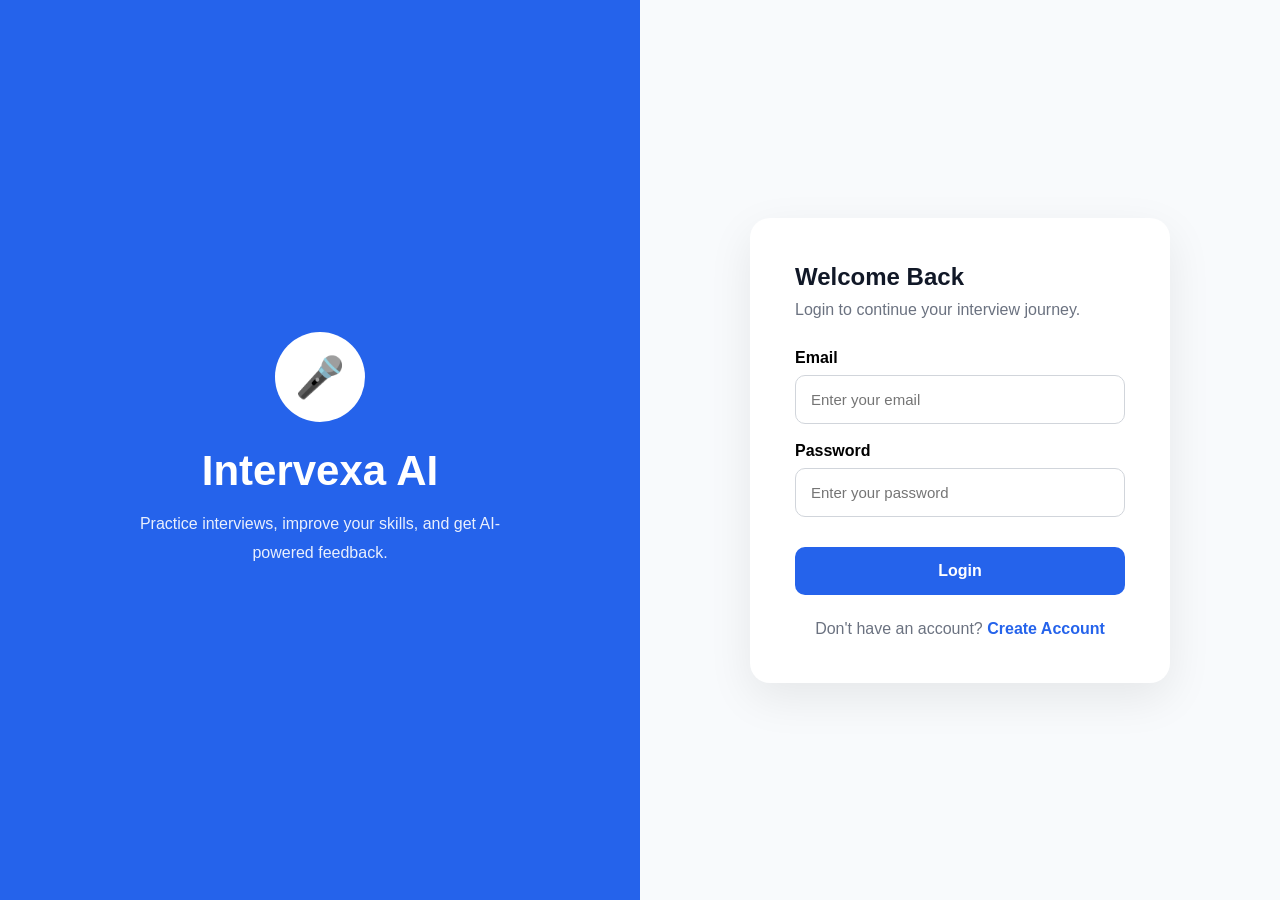
==== commit 4494874c: "Add files via upload" ====
--- a/index.html
+++ b/index.html
@@ -1,71 +1,74 @@
-<!DOCTYPE html>
-<html lang="en">
-<head>
-    <meta charset="UTF-8" />
-    <meta name="viewport" content="width=device-width, initial-scale=1.0" />
-    <title>Intervexa AI</title>
-
-    <style>
-        * {
-            margin: 0;
-            padding: 0;
-            box-sizing: border-box;
-            font-family: Arial, Helvetica, sans-serif;
-        }
-
-        body {
-            height: 100vh;
-            display: flex;
-            justify-content: center;
-            align-items: center;
-            background: linear-gradient(135deg, #2563eb, #111827);
-        }
-
-        .container {
-            text-align: center;
-            color: white;
-        }
-
-        h1 {
-            font-size: 3rem;
-            margin-bottom: 15px;
-        }
-
-        p {
-            font-size: 1.1rem;
-            margin-bottom: 35px;
-            opacity: 0.9;
-        }
-
-        .btn {
-            display: inline-block;
-            padding: 15px 35px;
-            background: #fff;
-            color: #2563eb;
-            text-decoration: none;
-            font-size: 18px;
-            font-weight: bold;
-            border-radius: 8px;
-            transition: 0.3s;
-        }
-
-        .btn:hover {
-            background: #2563eb;
-            color: #fff;
-            border: 2px solid #fff;
-        }
-    </style>
-</head>
-<body>
-
-    <div class="container">
-        <h1>Intervexa AI</h1>
-        <p>AI Interview & Career Preparation Platform</p>
-
-        <a href="./html/index.html" class="btn">
-            Go Login Page
-        </a>
-    </div>
-
-</body>
-</html>
+<!DOCTYPE html>
+<html lang="en">
+<head>
+    <meta charset="UTF-8">
+    <meta name="viewport" content="width=device-width, initial-scale=1.0">
+
+    <title>Intervexa AI - Login</title>
+
+    <link rel="stylesheet" href="css/index.css">
+
+</head>
+
+<body>
+    <div class="container">
+
+        <div class="left">
+            <div class="logo">🎤</div>
+
+            <h1>Intervexa AI</h1>
+            <p>
+                Practice interviews, improve your skills,
+                and get AI-powered feedback.
+            </p>
+        </div>
+
+        <div class="right">
+
+            <div class="login-card">
+
+                <h2>Welcome Back</h2>
+
+                <p class="subtitle">
+                    Login to continue your interview journey.
+                </p>
+
+                <form id="loginForm">
+
+                    <label>Email</label>
+
+                    <input
+                        type="email"
+                        id="email"
+                        placeholder="Enter your email"
+                        required
+                    >
+
+                    <label>Password</label>
+
+                    <input
+                        type="password"
+                        id="password"
+                        placeholder="Enter your password"
+                        required
+                    >
+
+                    <button type="submit" class="login-button" href="html/home.html">Login</button>
+
+                </form>
+
+                <p class="bottom-text">
+                    Don't have an account?
+                    <a href="#">Create Account</a>
+                </p>
+
+            </div>
+
+        </div>
+
+    </div>
+
+    <script src="js/index.js"></script>
+
+</body>
+</html>
--- a/css/index.css
+++ b/css/index.css
@@ -0,0 +1,194 @@
+*{
+    margin:0;
+    padding:0;
+    box-sizing:border-box;
+    font-family:'Sora',sans-serif;
+}
+
+body{
+    background:#F8FAFC;
+    height:100vh;
+}
+
+.container{
+    display:flex;
+    height:100vh;
+}
+
+.left{
+    width:50%;
+    background:#2563EB;
+    color:white;
+
+    display:flex;
+    flex-direction:column;
+    justify-content:center;
+    align-items:center;
+
+    padding:60px;
+    text-align:center;
+}
+
+.logo{
+    width:90px;
+    height:90px;
+    background:white;
+    color:#2563EB;
+    border-radius:50%;
+    display:flex;
+    justify-content:center;
+    align-items:center;
+    font-size:40px;
+    margin-bottom:25px;
+}
+
+.left h1{
+    font-size:42px;
+    margin-bottom:15px;
+}
+
+.left p{
+    max-width:420px;
+    line-height:1.8;
+    opacity:.9;
+}
+
+.right{
+    width:50%;
+
+    display:flex;
+    justify-content:center;
+    align-items:center;
+}
+
+.login-card{
+
+    width:420px;
+    background:white;
+
+    padding:45px;
+
+    border-radius:20px;
+
+    box-shadow:0 15px 45px rgba(0,0,0,.08);
+}
+
+.login-card h2{
+    color:#111827;
+    margin-bottom:10px;
+}
+
+.subtitle{
+    color:#6B7280;
+    margin-bottom:30px;
+}
+
+label{
+    display:block;
+    margin-bottom:8px;
+    margin-top:18px;
+    font-weight:600;
+}
+
+input{
+
+    width:100%;
+    padding:15px;
+
+    border:1px solid #D1D5DB;
+    border-radius:10px;
+
+    outline:none;
+    font-size:15px;
+
+    transition:.3s;
+}
+
+input:focus{
+
+    border-color:#2563EB;
+
+}
+
+button{
+
+    width:100%;
+    margin-top:30px;
+
+    padding:15px;
+
+    border:none;
+
+    background:#2563EB;
+
+    color:white;
+
+    font-size:16px;
+    font-weight:600;
+
+    border-radius:10px;
+
+    cursor:pointer;
+
+    transition:.3s;
+}
+
+button:hover{
+
+    background:#1E4FD7;
+
+}
+
+.bottom-text{
+
+    margin-top:25px;
+
+    text-align:center;
+
+    color:#6B7280;
+
+}
+
+.bottom-text a{
+
+    color:#2563EB;
+    text-decoration:none;
+    font-weight:600;
+
+}
+
+@media(max-width:900px){
+
+.container{
+
+flex-direction:column;
+
+}
+
+.left{
+
+width:100%;
+height:35vh;
+
+}
+
+.right{
+
+width:100%;
+height:65vh;
+
+}
+
+.login-card{
+
+width:90%;
+
+}
+
+.left h1{
+
+font-size:34px;
+
+}
+
+}
